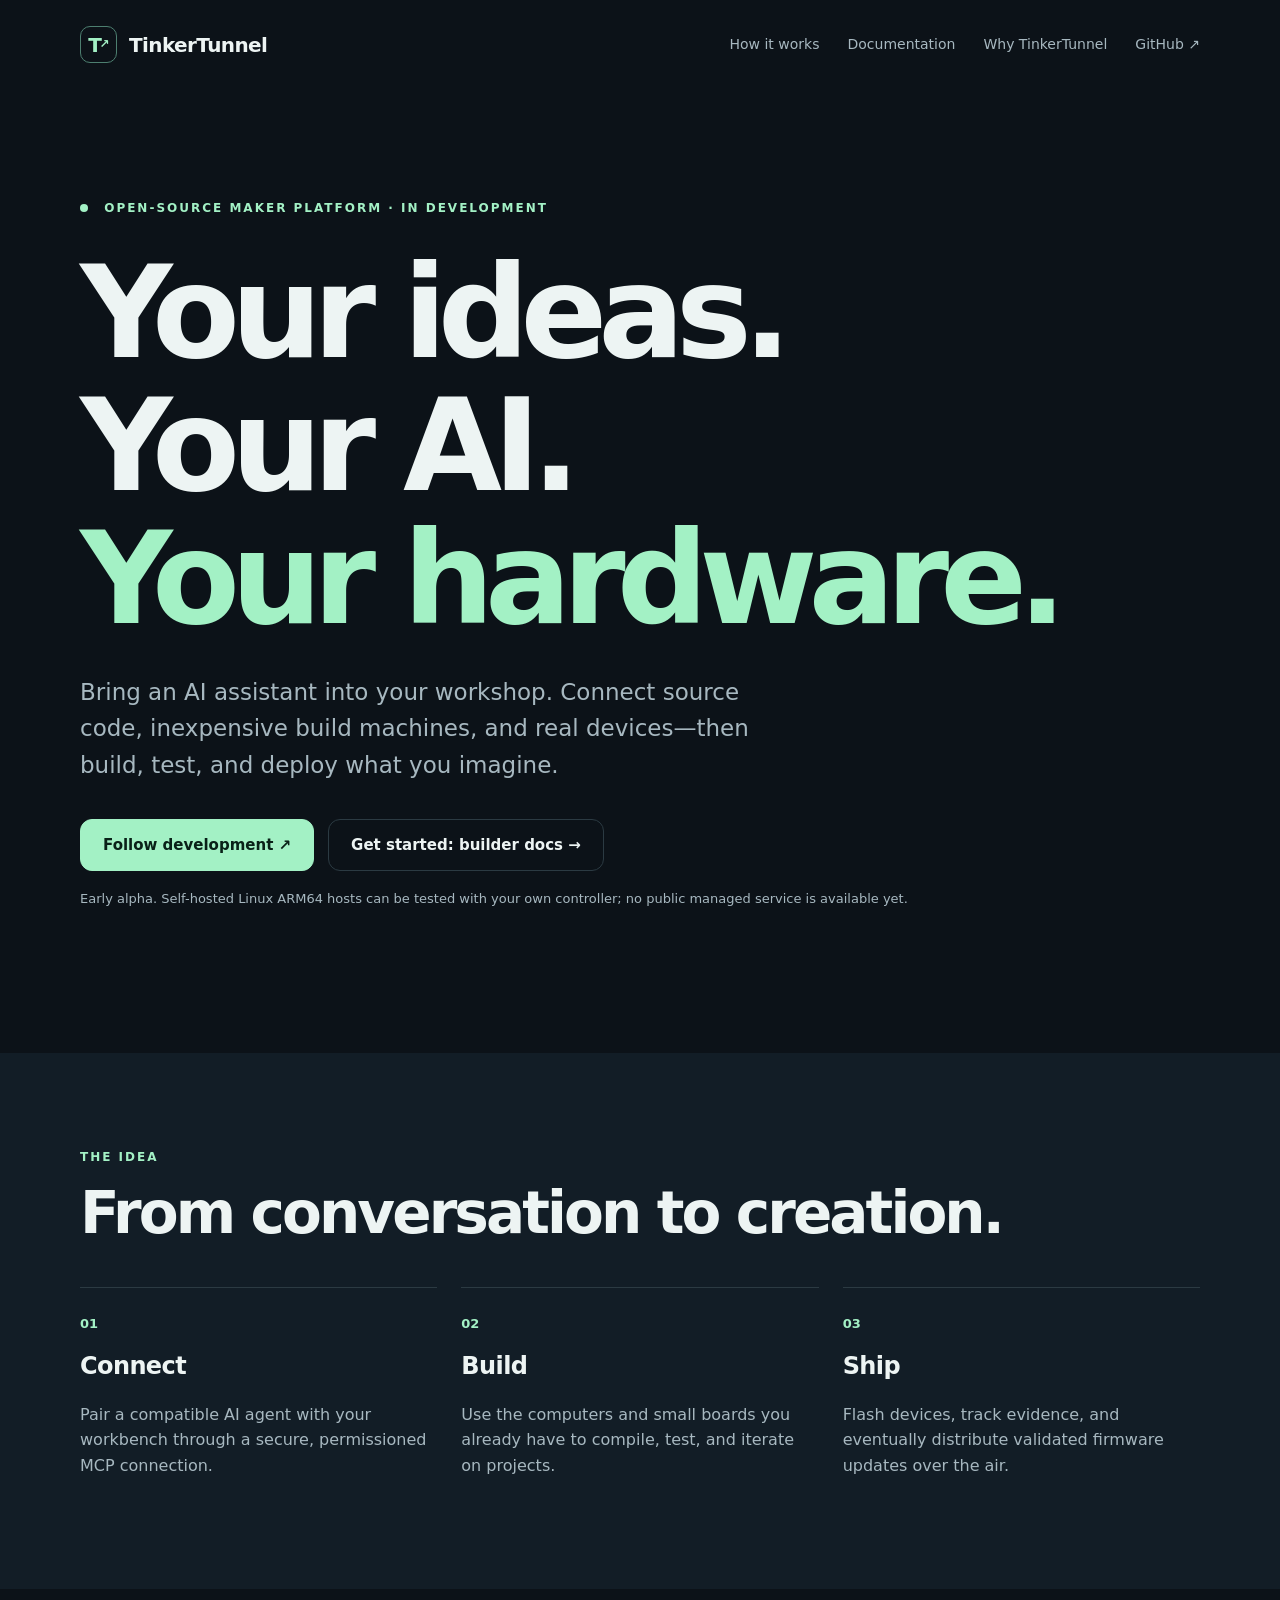
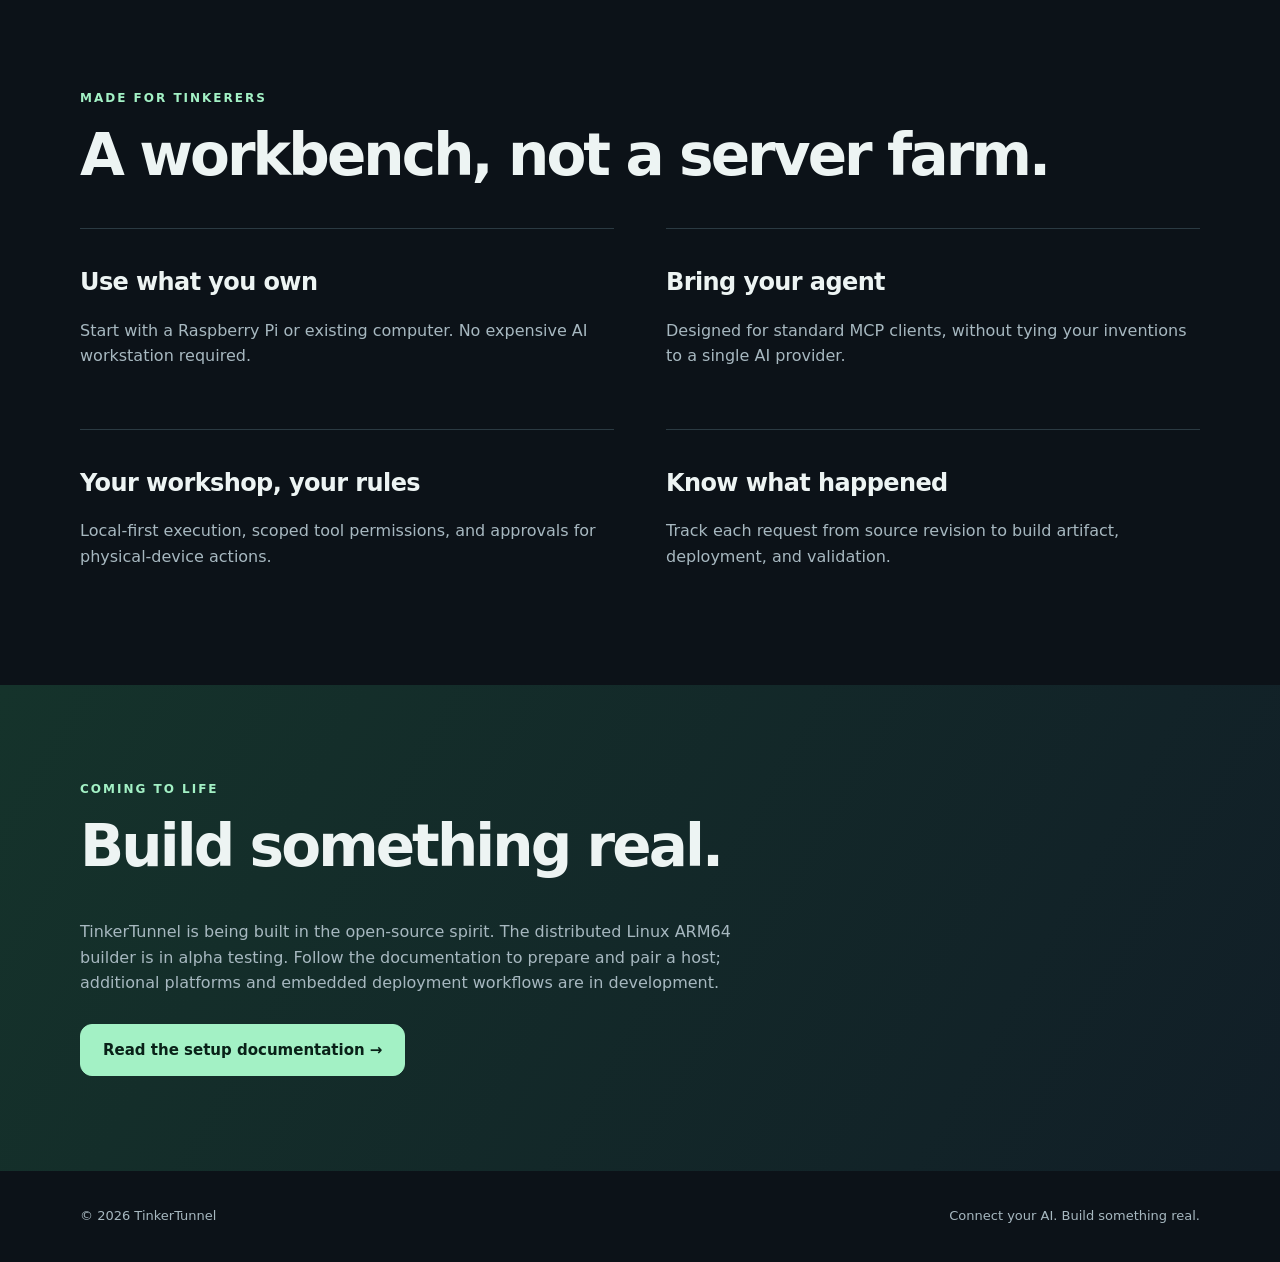
==== index.html @ 44fb09c4 "feat(website): link public documentation and clarify alpha builder availability" ====
<!doctype html>
<html lang="en"><head><meta charset="utf-8"><meta name="viewport" content="width=device-width,initial-scale=1"><meta name="description" content="TinkerTunnel connects AI assistants to your code, builders, and real devices."><title>TinkerTunnel — Connect your AI. Build something real.</title><link rel="stylesheet" href="/style.css"></head>
<body><header class="nav wrap"><a class="brand" href="/" aria-label="TinkerTunnel home"><span class="mark">T<span>↗</span></span> TinkerTunnel</a><nav aria-label="Main"><a href="#how">How it works</a><a href="/docs/">Documentation</a><a href="#principles">Why TinkerTunnel</a><a href="https://github.com/TinkerTunnel">GitHub ↗</a></nav></header>
<main><section class="hero wrap"><div class="eyebrow"><span class="dot"></span> Open-source maker platform · In development</div><h1>Your ideas.<br>Your AI.<br><em>Your hardware.</em></h1><p class="lead">Bring an AI assistant into your workshop. Connect source code, inexpensive build machines, and real devices—then build, test, and deploy what you imagine.</p><div class="actions"><a class="btn primary" href="https://github.com/TinkerTunnel">Follow development ↗</a><a class="btn secondary" href="/docs/">Get started: builder docs →</a></div><p class="note">Early alpha. Self-hosted Linux ARM64 hosts can be tested with your own controller; no public managed service is available yet.</p></section>
<section class="band" id="how"><div class="wrap"><div class="section-label">THE IDEA</div><h2>From conversation to creation.</h2><div class="steps"><article><span class="step">01</span><h3>Connect</h3><p>Pair a compatible AI agent with your workbench through a secure, permissioned MCP connection.</p></article><article><span class="step">02</span><h3>Build</h3><p>Use the computers and small boards you already have to compile, test, and iterate on projects.</p></article><article><span class="step">03</span><h3>Ship</h3><p>Flash devices, track evidence, and eventually distribute validated firmware updates over the air.</p></article></div></div></section>
<section class="wrap section" id="principles"><div class="section-label">MADE FOR TINKERERS</div><h2>A workbench, not a server farm.</h2><div class="features"><article><h3>Use what you own</h3><p>Start with a Raspberry Pi or existing computer. No expensive AI workstation required.</p></article><article><h3>Bring your agent</h3><p>Designed for standard MCP clients, without tying your inventions to a single AI provider.</p></article><article><h3>Your workshop, your rules</h3><p>Local-first execution, scoped tool permissions, and approvals for physical-device actions.</p></article><article><h3>Know what happened</h3><p>Track each request from source revision to build artifact, deployment, and validation.</p></article></div></section>
<section class="closing"><div class="wrap"><div class="section-label">COMING TO LIFE</div><h2>Build something real.</h2><p>TinkerTunnel is being built in the open-source spirit. The distributed Linux ARM64 builder is in alpha testing. Follow the documentation to prepare and pair a host; additional platforms and embedded deployment workflows are in development.</p><a class="btn primary" href="/docs/">Read the setup documentation →</a></div></section></main>
<footer class="wrap"><span>© 2026 TinkerTunnel</span><span>Connect your AI. Build something real.</span></footer></body></html>
---- style.css ----
:root{color-scheme:dark;--bg:#0c1218;--panel:#121d26;--text:#edf4f3;--muted:#a7b8c0;--line:#2b3a42;--accent:#a3f1c5}*{box-sizing:border-box}html{scroll-behavior:smooth}body{margin:0;background:var(--bg);color:var(--text);font:16px/1.6 system-ui,-apple-system,Segoe UI,sans-serif}a{color:inherit;text-decoration:none}.wrap{width:min(1120px,calc(100% - 48px));margin:auto}.nav{display:flex;justify-content:space-between;align-items:center;padding:26px 0}.brand{font-size:20px;font-weight:750;letter-spacing:-.6px;display:flex;gap:12px;align-items:center}.mark{display:inline-flex;width:37px;height:37px;border:1px solid #4d7f70;border-radius:10px;align-items:center;justify-content:center;color:var(--accent);font-weight:850}.mark span{font-size:12px;margin-left:-2px}.nav nav{display:flex;gap:28px;font-size:14px;color:var(--muted)}a:hover{color:var(--accent)}.hero{padding:110px 0 130px}.eyebrow,.section-label{color:var(--accent);font-size:12px;font-weight:750;letter-spacing:2px;text-transform:uppercase}.dot{display:inline-block;width:8px;height:8px;background:var(--accent);border-radius:50%;margin-right:10px}.hero h1{font-size:clamp(62px,10vw,128px);line-height:1.04;letter-spacing:-.07em;margin:28px 0}.hero em{font-style:normal;color:var(--accent)}.lead{font-size:clamp(18px,2.1vw,23px);color:var(--muted);max-width:700px}.actions{display:flex;gap:14px;flex-wrap:wrap;margin:35px 0 18px}.btn{display:inline-block;border-radius:12px;padding:13px 22px;font-weight:700;font-size:15px;border:1px solid var(--line)}.primary{background:var(--accent);color:#092118;border-color:var(--accent)}.primary:hover{background:#c7ffdf;color:#092118}.secondary:hover{border-color:var(--accent)}.note{font-size:13px;color:var(--muted)}.band{background:var(--panel);padding:95px 0}.section{padding:100px 0}.section h2,.band h2,.closing h2{font-size:clamp(34px,5vw,58px);letter-spacing:-.05em;line-height:1.15;margin:13px 0 40px}.steps{display:grid;grid-template-columns:repeat(3,1fr);gap:24px}.steps article,.features article{border-top:1px solid var(--line);padding-top:22px}.step{color:var(--accent);font-size:13px;font-weight:700}h3{font-size:24px;letter-spacing:-.025em;margin:12px 0}article p,.closing p{color:var(--muted)}.features{display:grid;grid-template-columns:repeat(2,1fr);gap:44px 52px}.closing{background:linear-gradient(120deg,#15332b,#111e27);padding:95px 0}.closing p{max-width:680px;margin-bottom:28px}footer{display:flex;justify-content:space-between;gap:20px;padding:35px 0;color:var(--muted);font-size:13px}@media(max-width:720px){.nav{align-items:flex-start;gap:18px;flex-direction:column}.nav nav{gap:16px;flex-wrap:wrap}.hero{padding:65px 0 85px}.steps,.features{grid-template-columns:1fr}.band,.section,.closing{padding:70px 0}footer{flex-direction:column}}
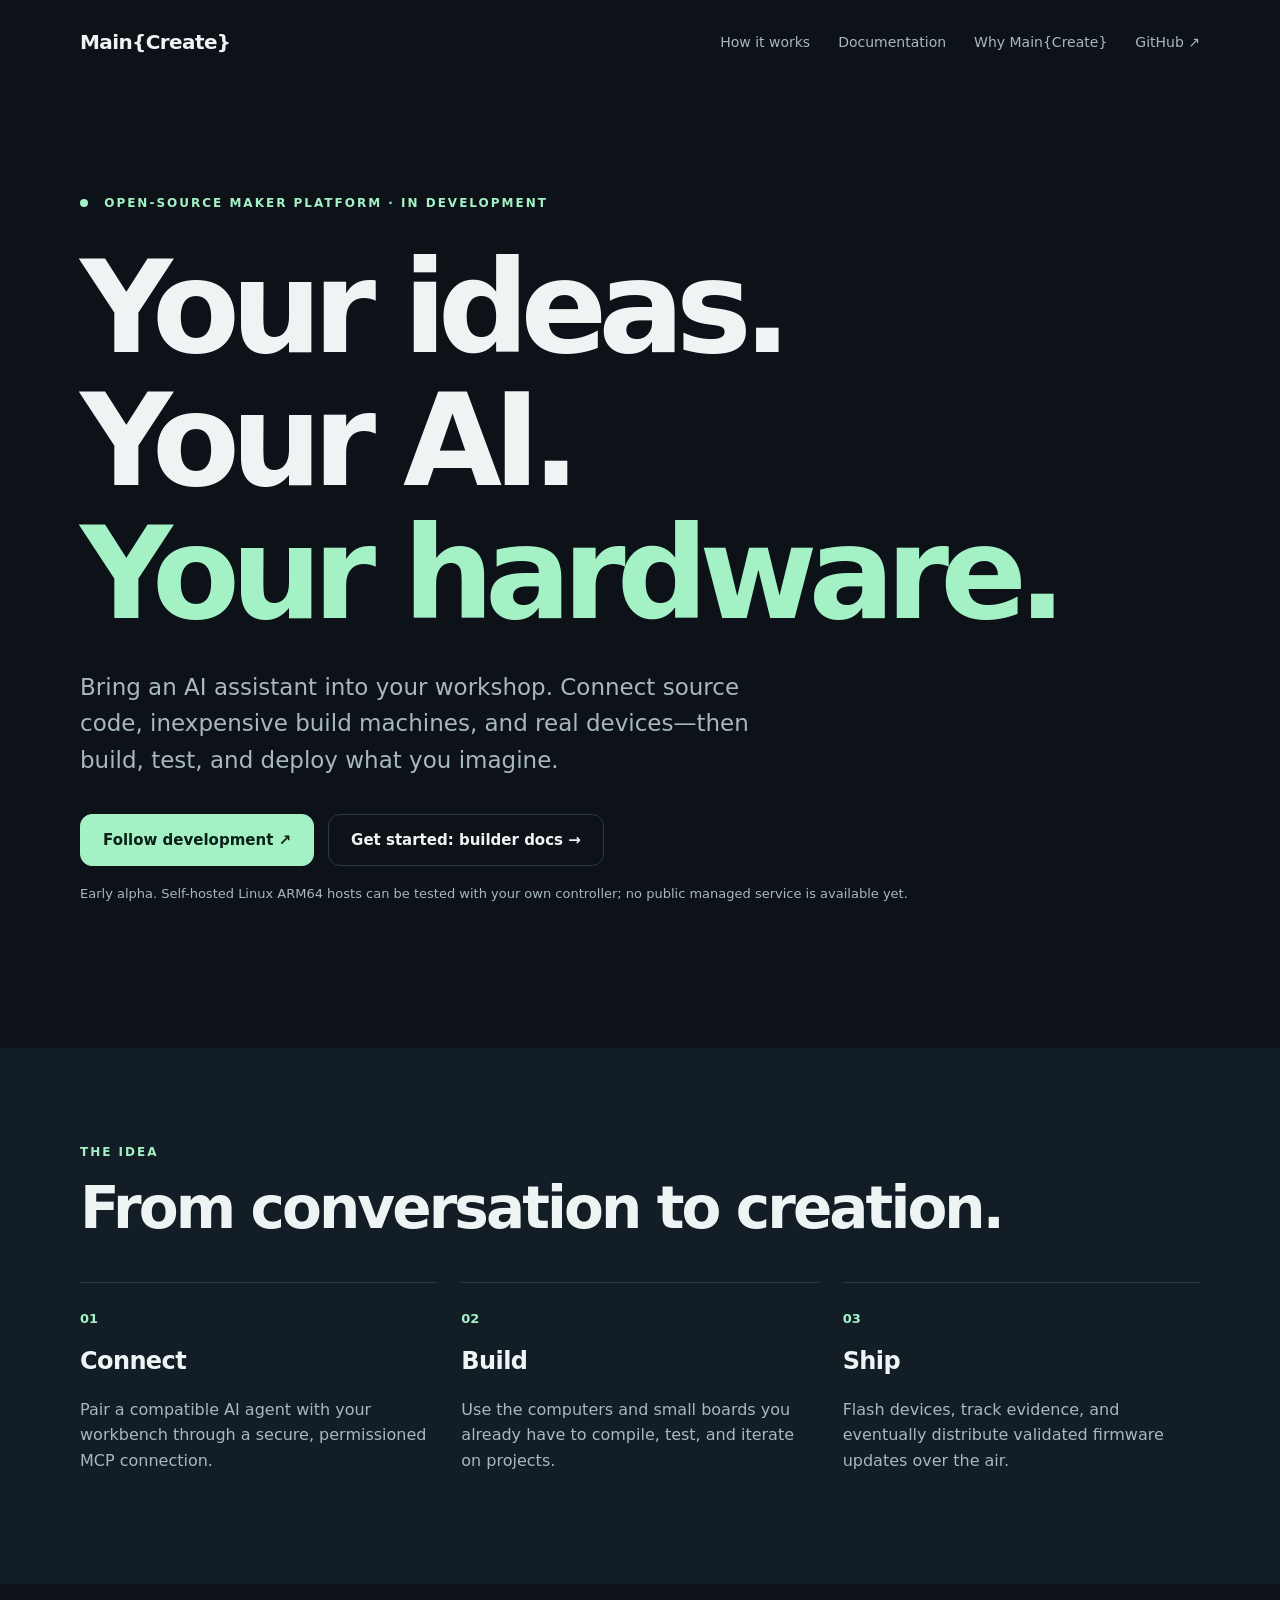
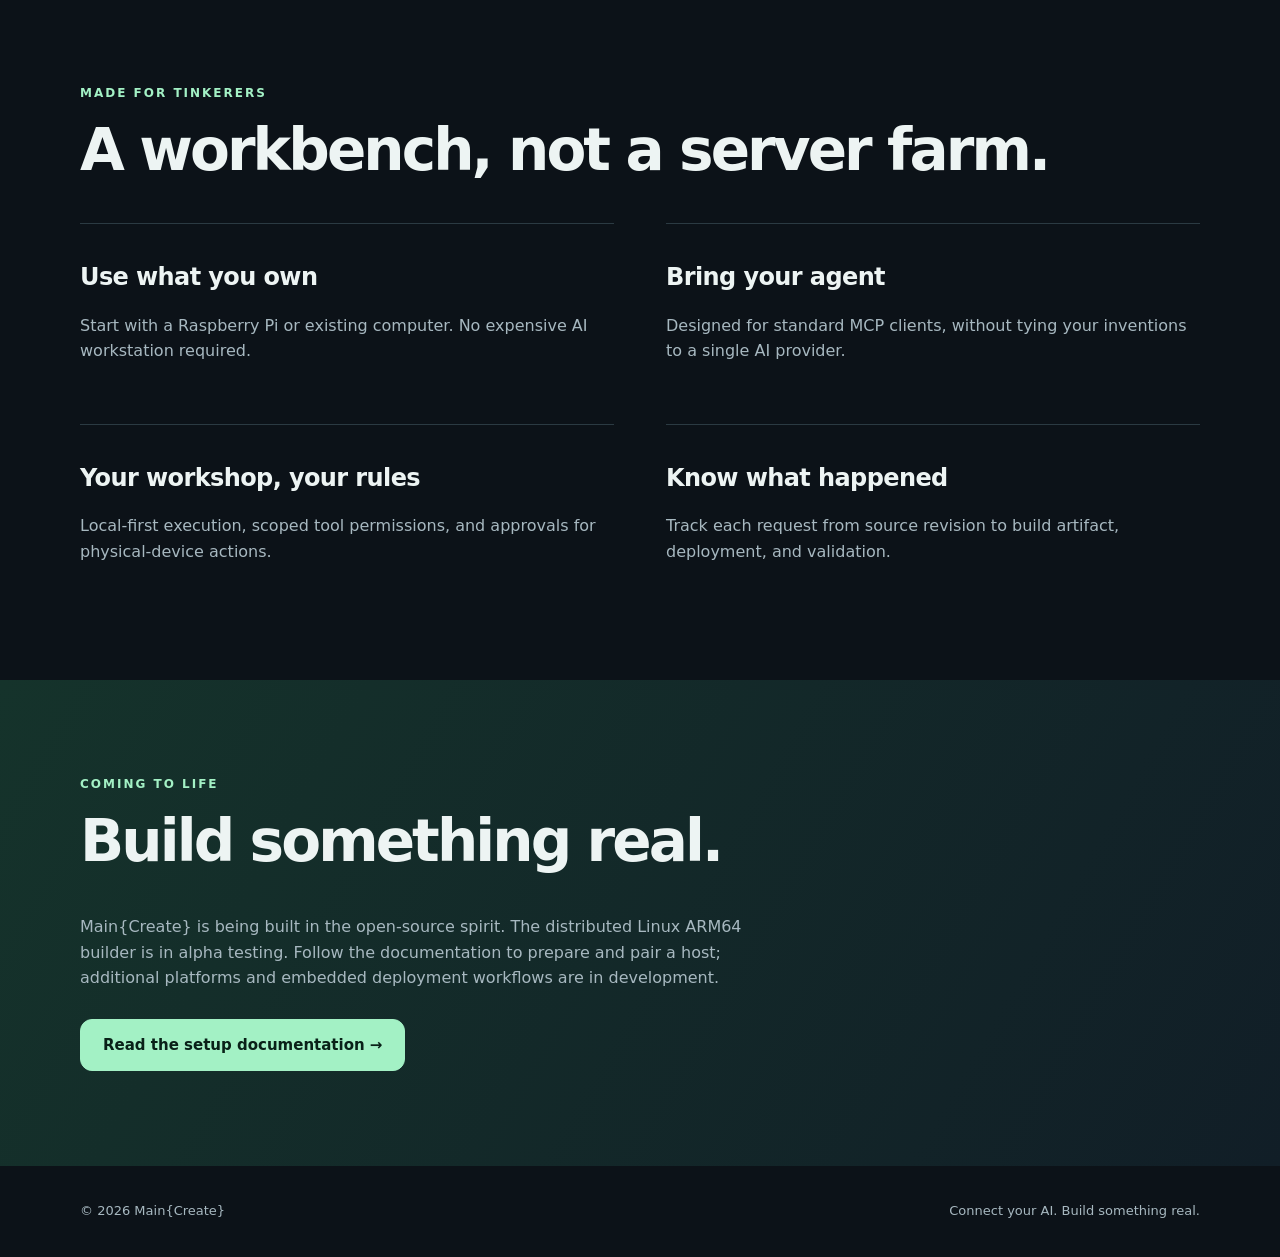
==== commit a3267309: "Move website identity to Main{Create}" ====
--- a/index.html
+++ b/index.html
@@ -1,8 +1,8 @@
 <!doctype html>
-<html lang="en"><head><meta charset="utf-8"><meta name="viewport" content="width=device-width,initial-scale=1"><meta name="description" content="TinkerTunnel connects AI assistants to your code, builders, and real devices."><title>TinkerTunnel — Connect your AI. Build something real.</title><link rel="stylesheet" href="/style.css"></head>
-<body><header class="nav wrap"><a class="brand" href="/" aria-label="TinkerTunnel home"><span class="mark">T<span>↗</span></span> TinkerTunnel</a><nav aria-label="Main"><a href="#how">How it works</a><a href="/docs/">Documentation</a><a href="#principles">Why TinkerTunnel</a><a href="https://github.com/TinkerTunnel">GitHub ↗</a></nav></header>
-<main><section class="hero wrap"><div class="eyebrow"><span class="dot"></span> Open-source maker platform · In development</div><h1>Your ideas.<br>Your AI.<br><em>Your hardware.</em></h1><p class="lead">Bring an AI assistant into your workshop. Connect source code, inexpensive build machines, and real devices—then build, test, and deploy what you imagine.</p><div class="actions"><a class="btn primary" href="https://github.com/TinkerTunnel">Follow development ↗</a><a class="btn secondary" href="/docs/">Get started: builder docs →</a></div><p class="note">Early alpha. Self-hosted Linux ARM64 hosts can be tested with your own controller; no public managed service is available yet.</p></section>
+<html lang="en"><head><meta charset="utf-8"><meta name="viewport" content="width=device-width,initial-scale=1"><meta name="description" content="Main{Create} connects AI assistants to your code, builders, and real devices."><title>Main{Create} — Connect your AI. Build something real.</title><link rel="stylesheet" href="/style.css"></head>
+<body><header class="nav wrap"><a class="brand" href="/" aria-label="Main{Create} home">Main{Create}</a><nav aria-label="Main"><a href="#how">How it works</a><a href="/docs/">Documentation</a><a href="#principles">Why Main{Create}</a><a href="https://github.com/maincreate">GitHub ↗</a></nav></header>
+<main><section class="hero wrap"><div class="eyebrow"><span class="dot"></span> Open-source maker platform · In development</div><h1>Your ideas.<br>Your AI.<br><em>Your hardware.</em></h1><p class="lead">Bring an AI assistant into your workshop. Connect source code, inexpensive build machines, and real devices—then build, test, and deploy what you imagine.</p><div class="actions"><a class="btn primary" href="https://github.com/maincreate">Follow development ↗</a><a class="btn secondary" href="/docs/">Get started: builder docs →</a></div><p class="note">Early alpha. Self-hosted Linux ARM64 hosts can be tested with your own controller; no public managed service is available yet.</p></section>
 <section class="band" id="how"><div class="wrap"><div class="section-label">THE IDEA</div><h2>From conversation to creation.</h2><div class="steps"><article><span class="step">01</span><h3>Connect</h3><p>Pair a compatible AI agent with your workbench through a secure, permissioned MCP connection.</p></article><article><span class="step">02</span><h3>Build</h3><p>Use the computers and small boards you already have to compile, test, and iterate on projects.</p></article><article><span class="step">03</span><h3>Ship</h3><p>Flash devices, track evidence, and eventually distribute validated firmware updates over the air.</p></article></div></div></section>
 <section class="wrap section" id="principles"><div class="section-label">MADE FOR TINKERERS</div><h2>A workbench, not a server farm.</h2><div class="features"><article><h3>Use what you own</h3><p>Start with a Raspberry Pi or existing computer. No expensive AI workstation required.</p></article><article><h3>Bring your agent</h3><p>Designed for standard MCP clients, without tying your inventions to a single AI provider.</p></article><article><h3>Your workshop, your rules</h3><p>Local-first execution, scoped tool permissions, and approvals for physical-device actions.</p></article><article><h3>Know what happened</h3><p>Track each request from source revision to build artifact, deployment, and validation.</p></article></div></section>
-<section class="closing"><div class="wrap"><div class="section-label">COMING TO LIFE</div><h2>Build something real.</h2><p>TinkerTunnel is being built in the open-source spirit. The distributed Linux ARM64 builder is in alpha testing. Follow the documentation to prepare and pair a host; additional platforms and embedded deployment workflows are in development.</p><a class="btn primary" href="/docs/">Read the setup documentation →</a></div></section></main>
-<footer class="wrap"><span>© 2026 TinkerTunnel</span><span>Connect your AI. Build something real.</span></footer></body></html>+<section class="closing"><div class="wrap"><div class="section-label">COMING TO LIFE</div><h2>Build something real.</h2><p>Main{Create} is being built in the open-source spirit. The distributed Linux ARM64 builder is in alpha testing. Follow the documentation to prepare and pair a host; additional platforms and embedded deployment workflows are in development.</p><a class="btn primary" href="/docs/">Read the setup documentation →</a></div></section></main>
+<footer class="wrap"><span>© 2026 Main{Create}</span><span>Connect your AI. Build something real.</span></footer></body></html>
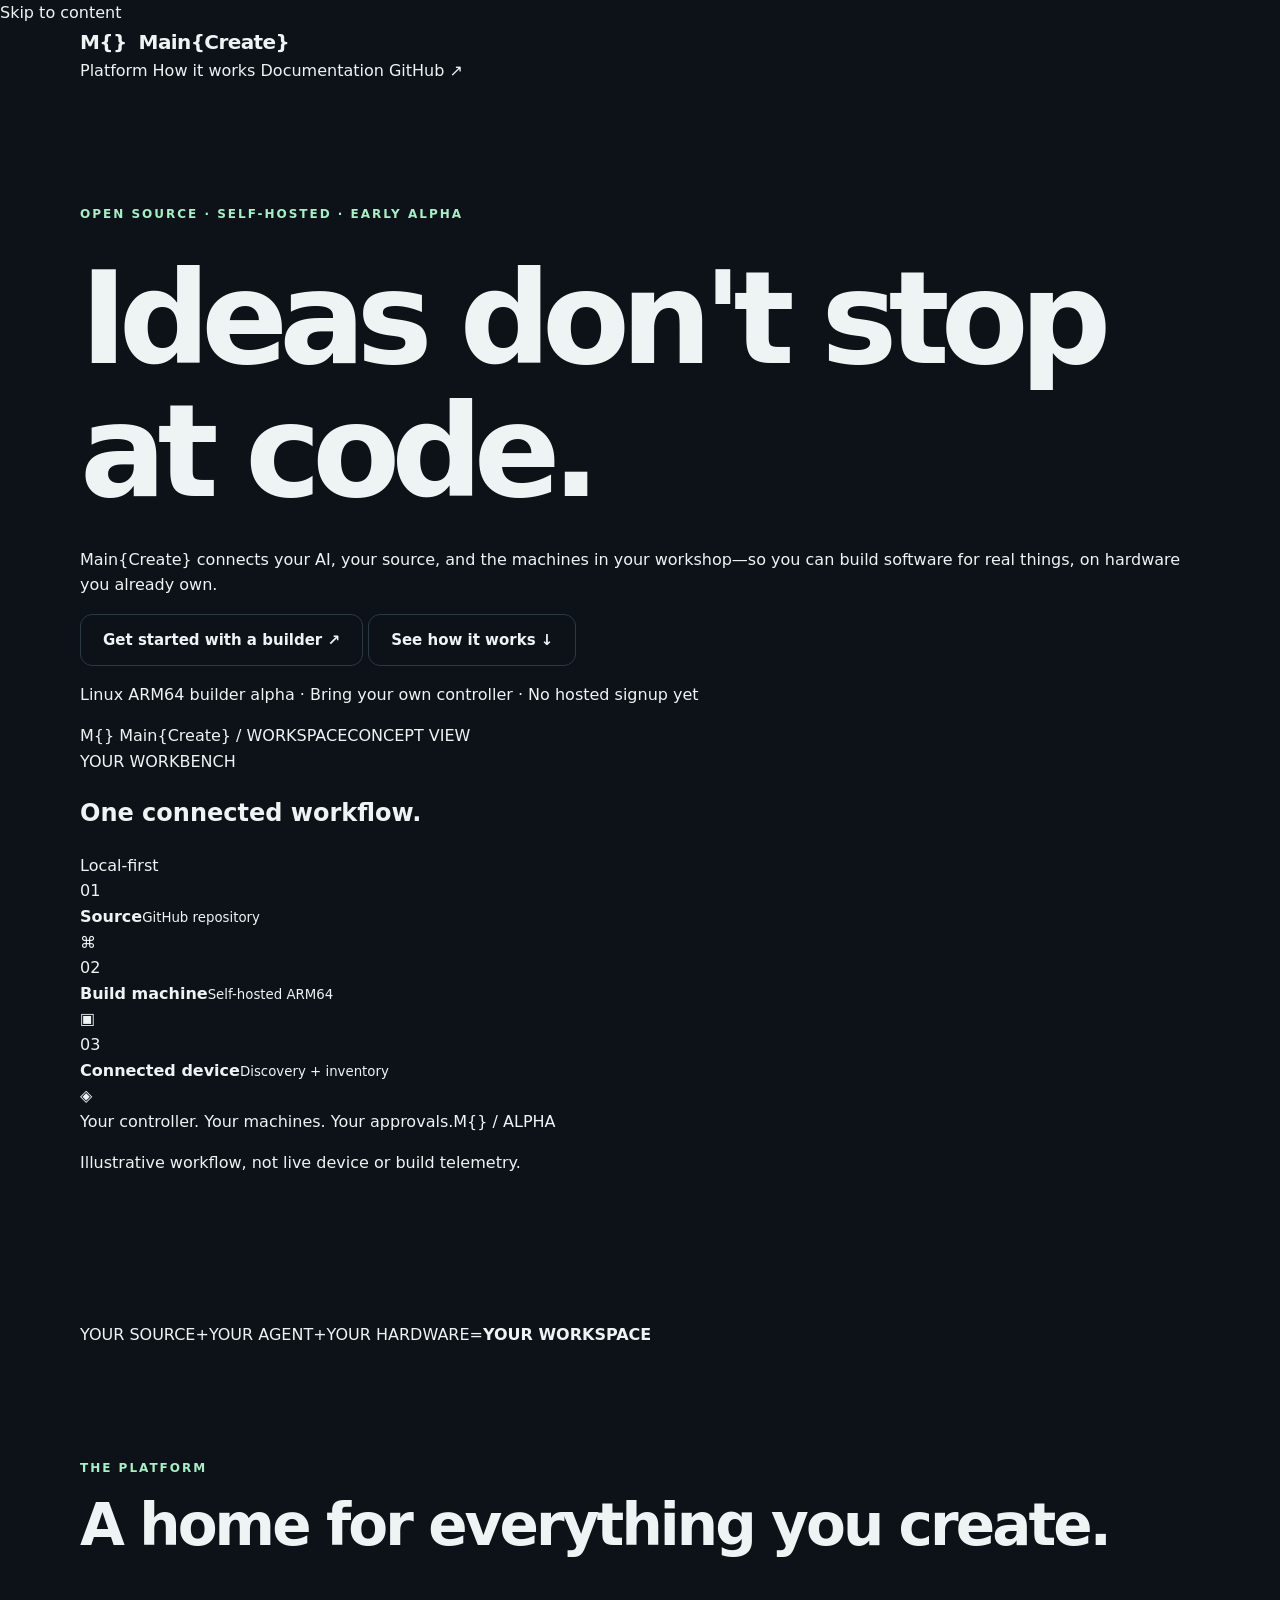
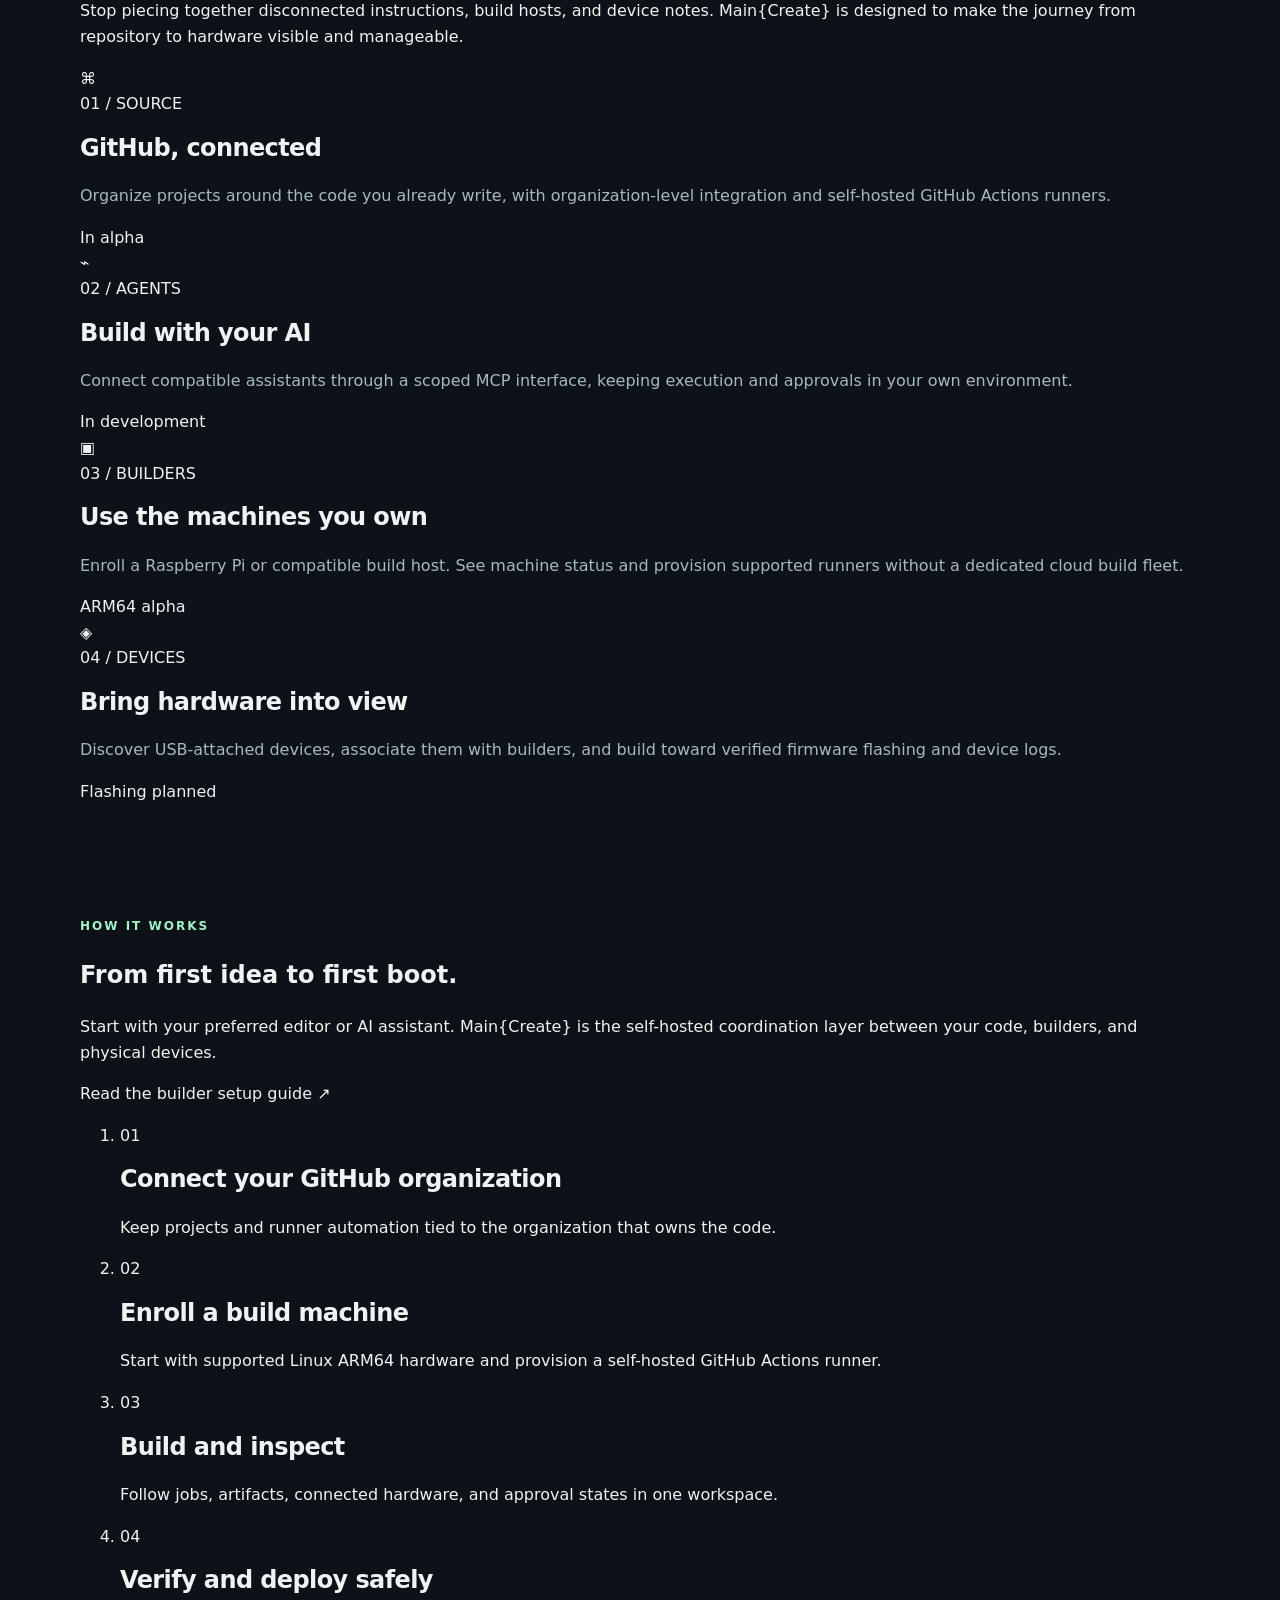
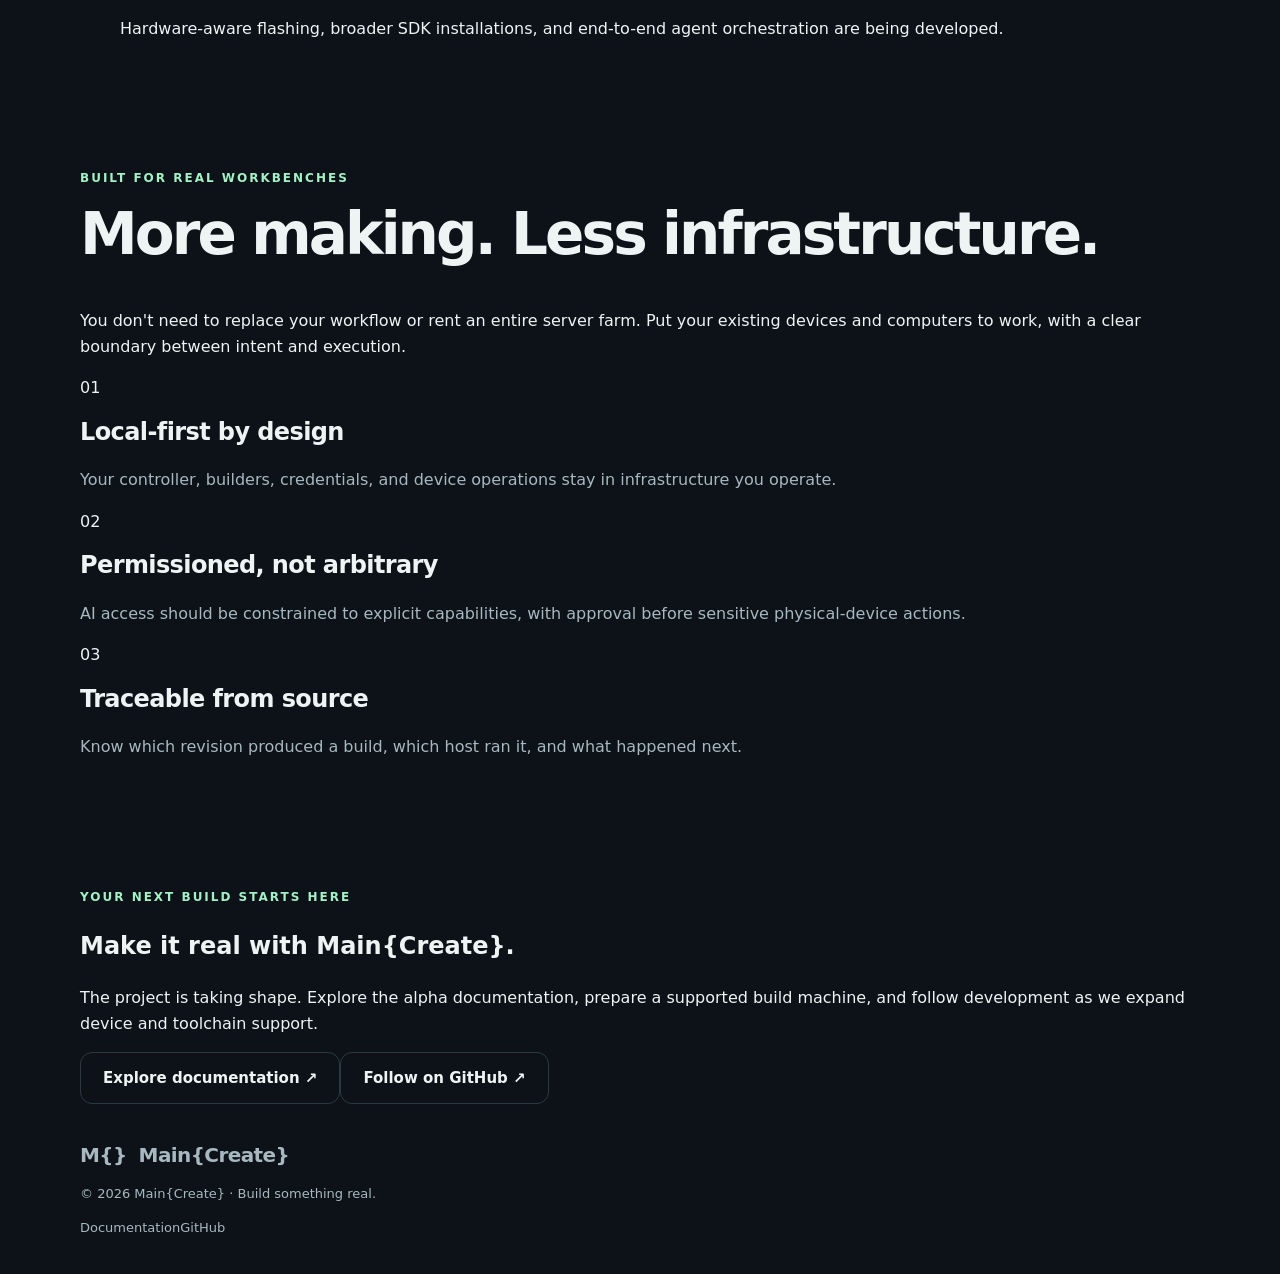
==== commit 398127a3: "Design Main{Create} public homepage with Cool Mist visual language" ====
--- a/index.html
+++ b/index.html
@@ -1,8 +1,88 @@
 <!doctype html>
-<html lang="en"><head><meta charset="utf-8"><meta name="viewport" content="width=device-width,initial-scale=1"><meta name="description" content="Main{Create} connects AI assistants to your code, builders, and real devices."><title>Main{Create} — Connect your AI. Build something real.</title><link rel="stylesheet" href="/style.css"></head>
-<body><header class="nav wrap"><a class="brand" href="/" aria-label="Main{Create} home">Main{Create}</a><nav aria-label="Main"><a href="#how">How it works</a><a href="/docs/">Documentation</a><a href="#principles">Why Main{Create}</a><a href="https://github.com/maincreate">GitHub ↗</a></nav></header>
-<main><section class="hero wrap"><div class="eyebrow"><span class="dot"></span> Open-source maker platform · In development</div><h1>Your ideas.<br>Your AI.<br><em>Your hardware.</em></h1><p class="lead">Bring an AI assistant into your workshop. Connect source code, inexpensive build machines, and real devices—then build, test, and deploy what you imagine.</p><div class="actions"><a class="btn primary" href="https://github.com/maincreate">Follow development ↗</a><a class="btn secondary" href="/docs/">Get started: builder docs →</a></div><p class="note">Early alpha. Self-hosted Linux ARM64 hosts can be tested with your own controller; no public managed service is available yet.</p></section>
-<section class="band" id="how"><div class="wrap"><div class="section-label">THE IDEA</div><h2>From conversation to creation.</h2><div class="steps"><article><span class="step">01</span><h3>Connect</h3><p>Pair a compatible AI agent with your workbench through a secure, permissioned MCP connection.</p></article><article><span class="step">02</span><h3>Build</h3><p>Use the computers and small boards you already have to compile, test, and iterate on projects.</p></article><article><span class="step">03</span><h3>Ship</h3><p>Flash devices, track evidence, and eventually distribute validated firmware updates over the air.</p></article></div></div></section>
-<section class="wrap section" id="principles"><div class="section-label">MADE FOR TINKERERS</div><h2>A workbench, not a server farm.</h2><div class="features"><article><h3>Use what you own</h3><p>Start with a Raspberry Pi or existing computer. No expensive AI workstation required.</p></article><article><h3>Bring your agent</h3><p>Designed for standard MCP clients, without tying your inventions to a single AI provider.</p></article><article><h3>Your workshop, your rules</h3><p>Local-first execution, scoped tool permissions, and approvals for physical-device actions.</p></article><article><h3>Know what happened</h3><p>Track each request from source revision to build artifact, deployment, and validation.</p></article></div></section>
-<section class="closing"><div class="wrap"><div class="section-label">COMING TO LIFE</div><h2>Build something real.</h2><p>Main{Create} is being built in the open-source spirit. The distributed Linux ARM64 builder is in alpha testing. Follow the documentation to prepare and pair a host; additional platforms and embedded deployment workflows are in development.</p><a class="btn primary" href="/docs/">Read the setup documentation →</a></div></section></main>
-<footer class="wrap"><span>© 2026 Main{Create}</span><span>Connect your AI. Build something real.</span></footer></body></html>+<html lang="en">
+<head>
+  <meta charset="utf-8">
+  <meta name="viewport" content="width=device-width, initial-scale=1">
+  <meta name="theme-color" content="#f4f6f7">
+  <meta name="description" content="Main{Create} brings GitHub, AI assistants, self-hosted build machines, and real devices into one permissioned maker workspace.">
+  <meta property="og:type" content="website">
+  <meta property="og:title" content="Main{Create} — From idea to real-world build">
+  <meta property="og:description" content="Connect source code, your AI agent, and the machines in your workshop. Build on your terms.">
+  <title>Main{Create} — From idea to real-world build</title>
+  <link rel="stylesheet" href="/style.css">
+</head>
+<body>
+  <a class="skip-link" href="#main">Skip to content</a>
+  <header class="site-header">
+    <div class="wrap header-inner">
+      <a class="brand" href="/" aria-label="Main{Create} home"><span class="brand-symbol" aria-hidden="true">M<span>{}</span></span><span>Main{Create}</span></a>
+      <nav class="main-nav" aria-label="Main navigation">
+        <a href="#platform">Platform</a>
+        <a href="#workflow">How it works</a>
+        <a href="/docs/">Documentation</a>
+        <a class="nav-github" href="https://github.com/maincreate" target="_blank" rel="noopener noreferrer">GitHub <span aria-hidden="true">↗</span></a>
+      </nav>
+    </div>
+  </header>
+  <main id="main">
+    <section class="hero wrap" aria-labelledby="hero-title">
+      <div class="hero-copy">
+        <p class="eyebrow"><span class="eyebrow-line" aria-hidden="true"></span> OPEN SOURCE · SELF-HOSTED · EARLY ALPHA</p>
+        <h1 id="hero-title">Ideas don't stop at <span class="highlight">code.</span></h1>
+        <p class="hero-lead">Main{Create} connects your AI, your source, and the machines in your workshop—so you can build software for real things, on hardware you already own.</p>
+        <div class="hero-actions">
+          <a class="btn btn-primary" href="/docs/">Get started with a builder <span aria-hidden="true">↗</span></a>
+          <a class="btn btn-outline" href="#workflow">See how it works <span aria-hidden="true">↓</span></a>
+        </div>
+        <p class="hero-footnote"><span class="status-light" aria-hidden="true"></span> Linux ARM64 builder alpha · Bring your own controller · No hosted signup yet</p>
+      </div>
+      <div class="preview" aria-label="Illustration of the Main{Create} build workflow">
+        <div class="preview-top"><span class="preview-title"><span class="preview-logo" aria-hidden="true">M{}</span> Main{Create} <span class="preview-context">/ WORKSPACE</span></span><span class="preview-label">CONCEPT VIEW</span></div>
+        <div class="preview-body">
+          <div class="preview-heading"><div><span class="overline">YOUR WORKBENCH</span><h2>One connected workflow.</h2></div><span class="preview-state">Local-first</span></div>
+          <div class="workflow-cards">
+            <div class="workflow-card"><span class="node-icon" aria-hidden="true">01</span><div><strong>Source</strong><small>GitHub repository</small></div><span class="node-symbol" aria-hidden="true">⌘</span></div>
+            <div class="flow-connector" aria-hidden="true"><span></span></div>
+            <div class="workflow-card active"><span class="node-icon" aria-hidden="true">02</span><div><strong>Build machine</strong><small>Self-hosted ARM64</small></div><span class="node-symbol" aria-hidden="true">▣</span></div>
+            <div class="flow-connector" aria-hidden="true"><span></span></div>
+            <div class="workflow-card"><span class="node-icon" aria-hidden="true">03</span><div><strong>Connected device</strong><small>Discovery + inventory</small></div><span class="node-symbol" aria-hidden="true">◈</span></div>
+          </div>
+          <div class="preview-bottom"><span><span class="preview-dot" aria-hidden="true"></span> Your controller. Your machines. Your approvals.</span><span class="preview-version">M{} / ALPHA</span></div>
+        </div>
+        <p class="preview-caption">Illustrative workflow, not live device or build telemetry.</p>
+      </div>
+    </section>
+    <section class="trust-strip" aria-label="Platform principles"><div class="wrap trust-inner"><span>YOUR SOURCE</span><span class="trust-sep" aria-hidden="true">+</span><span>YOUR AGENT</span><span class="trust-sep" aria-hidden="true">+</span><span>YOUR HARDWARE</span><span class="trust-sep" aria-hidden="true">=</span><strong>YOUR WORKSPACE</strong></div></section>
+    <section class="section wrap" id="platform" aria-labelledby="platform-heading">
+      <div class="section-intro"><div><p class="eyebrow">THE PLATFORM</p><h2 id="platform-heading">A home for everything you create.</h2></div><p>Stop piecing together disconnected instructions, build hosts, and device notes. Main{Create} is designed to make the journey from repository to hardware visible and manageable.</p></div>
+      <div class="capability-grid">
+        <article class="capability"><span class="cap-icon" aria-hidden="true">⌘</span><div class="cap-meta">01 / SOURCE</div><h3>GitHub, connected</h3><p>Organize projects around the code you already write, with organization-level integration and self-hosted GitHub Actions runners.</p><span class="feature-tag">In alpha</span></article>
+        <article class="capability"><span class="cap-icon" aria-hidden="true">⌁</span><div class="cap-meta">02 / AGENTS</div><h3>Build with your AI</h3><p>Connect compatible assistants through a scoped MCP interface, keeping execution and approvals in your own environment.</p><span class="feature-tag">In development</span></article>
+        <article class="capability"><span class="cap-icon" aria-hidden="true">▣</span><div class="cap-meta">03 / BUILDERS</div><h3>Use the machines you own</h3><p>Enroll a Raspberry Pi or compatible build host. See machine status and provision supported runners without a dedicated cloud build fleet.</p><span class="feature-tag">ARM64 alpha</span></article>
+        <article class="capability"><span class="cap-icon" aria-hidden="true">◈</span><div class="cap-meta">04 / DEVICES</div><h3>Bring hardware into view</h3><p>Discover USB-attached devices, associate them with builders, and build toward verified firmware flashing and device logs.</p><span class="feature-tag feature-tag-muted">Flashing planned</span></article>
+      </div>
+    </section>
+    <section class="workflow-band" id="workflow" aria-labelledby="workflow-heading">
+      <div class="wrap workflow-layout">
+        <div class="workflow-copy"><p class="eyebrow">HOW IT WORKS</p><h2 id="workflow-heading">From first idea to first boot.</h2><p>Start with your preferred editor or AI assistant. Main{Create} is the self-hosted coordination layer between your code, builders, and physical devices.</p><a class="text-link" href="/docs/">Read the builder setup guide <span aria-hidden="true">↗</span></a></div>
+        <ol class="process-list">
+          <li><span class="process-number">01</span><div><h3>Connect your GitHub organization</h3><p>Keep projects and runner automation tied to the organization that owns the code.</p></div></li>
+          <li><span class="process-number">02</span><div><h3>Enroll a build machine</h3><p>Start with supported Linux ARM64 hardware and provision a self-hosted GitHub Actions runner.</p></div></li>
+          <li><span class="process-number">03</span><div><h3>Build and inspect</h3><p>Follow jobs, artifacts, connected hardware, and approval states in one workspace.</p></div></li>
+          <li><span class="process-number">04</span><div><h3>Verify and deploy safely</h3><p>Hardware-aware flashing, broader SDK installations, and end-to-end agent orchestration are being developed.</p></div></li>
+        </ol>
+      </div>
+    </section>
+    <section class="section wrap" id="principles" aria-labelledby="principles-heading">
+      <div class="section-intro"><div><p class="eyebrow">BUILT FOR REAL WORKBENCHES</p><h2 id="principles-heading">More making. Less infrastructure.</h2></div><p>You don't need to replace your workflow or rent an entire server farm. Put your existing devices and computers to work, with a clear boundary between intent and execution.</p></div>
+      <div class="principles-grid">
+        <article><span aria-hidden="true" class="principle-index">01</span><h3>Local-first by design</h3><p>Your controller, builders, credentials, and device operations stay in infrastructure you operate.</p></article>
+        <article><span aria-hidden="true" class="principle-index">02</span><h3>Permissioned, not arbitrary</h3><p>AI access should be constrained to explicit capabilities, with approval before sensitive physical-device actions.</p></article>
+        <article><span aria-hidden="true" class="principle-index">03</span><h3>Traceable from source</h3><p>Know which revision produced a build, which host ran it, and what happened next.</p></article>
+      </div>
+    </section>
+    <section class="closing-section"><div class="wrap closing-inner"><div><p class="eyebrow">YOUR NEXT BUILD STARTS HERE</p><h2>Make it real with Main{Create}.</h2><p>The project is taking shape. Explore the alpha documentation, prepare a supported build machine, and follow development as we expand device and toolchain support.</p></div><div class="closing-actions"><a class="btn btn-primary" href="/docs/">Explore documentation <span aria-hidden="true">↗</span></a><a class="btn btn-outline" href="https://github.com/maincreate" target="_blank" rel="noopener noreferrer">Follow on GitHub <span aria-hidden="true">↗</span></a></div></div></section>
+  </main>
+  <footer class="site-footer"><div class="wrap footer-inner"><a class="brand footer-brand" href="/" aria-label="Main{Create} home"><span class="brand-symbol" aria-hidden="true">M<span>{}</span></span><span>Main{Create}</span></a><p>© 2026 Main{Create} · Build something real.</p><nav aria-label="Footer"><a href="/docs/">Documentation</a><a href="https://github.com/maincreate" target="_blank" rel="noopener noreferrer">GitHub</a></nav></div></footer>
+</body>
+</html>
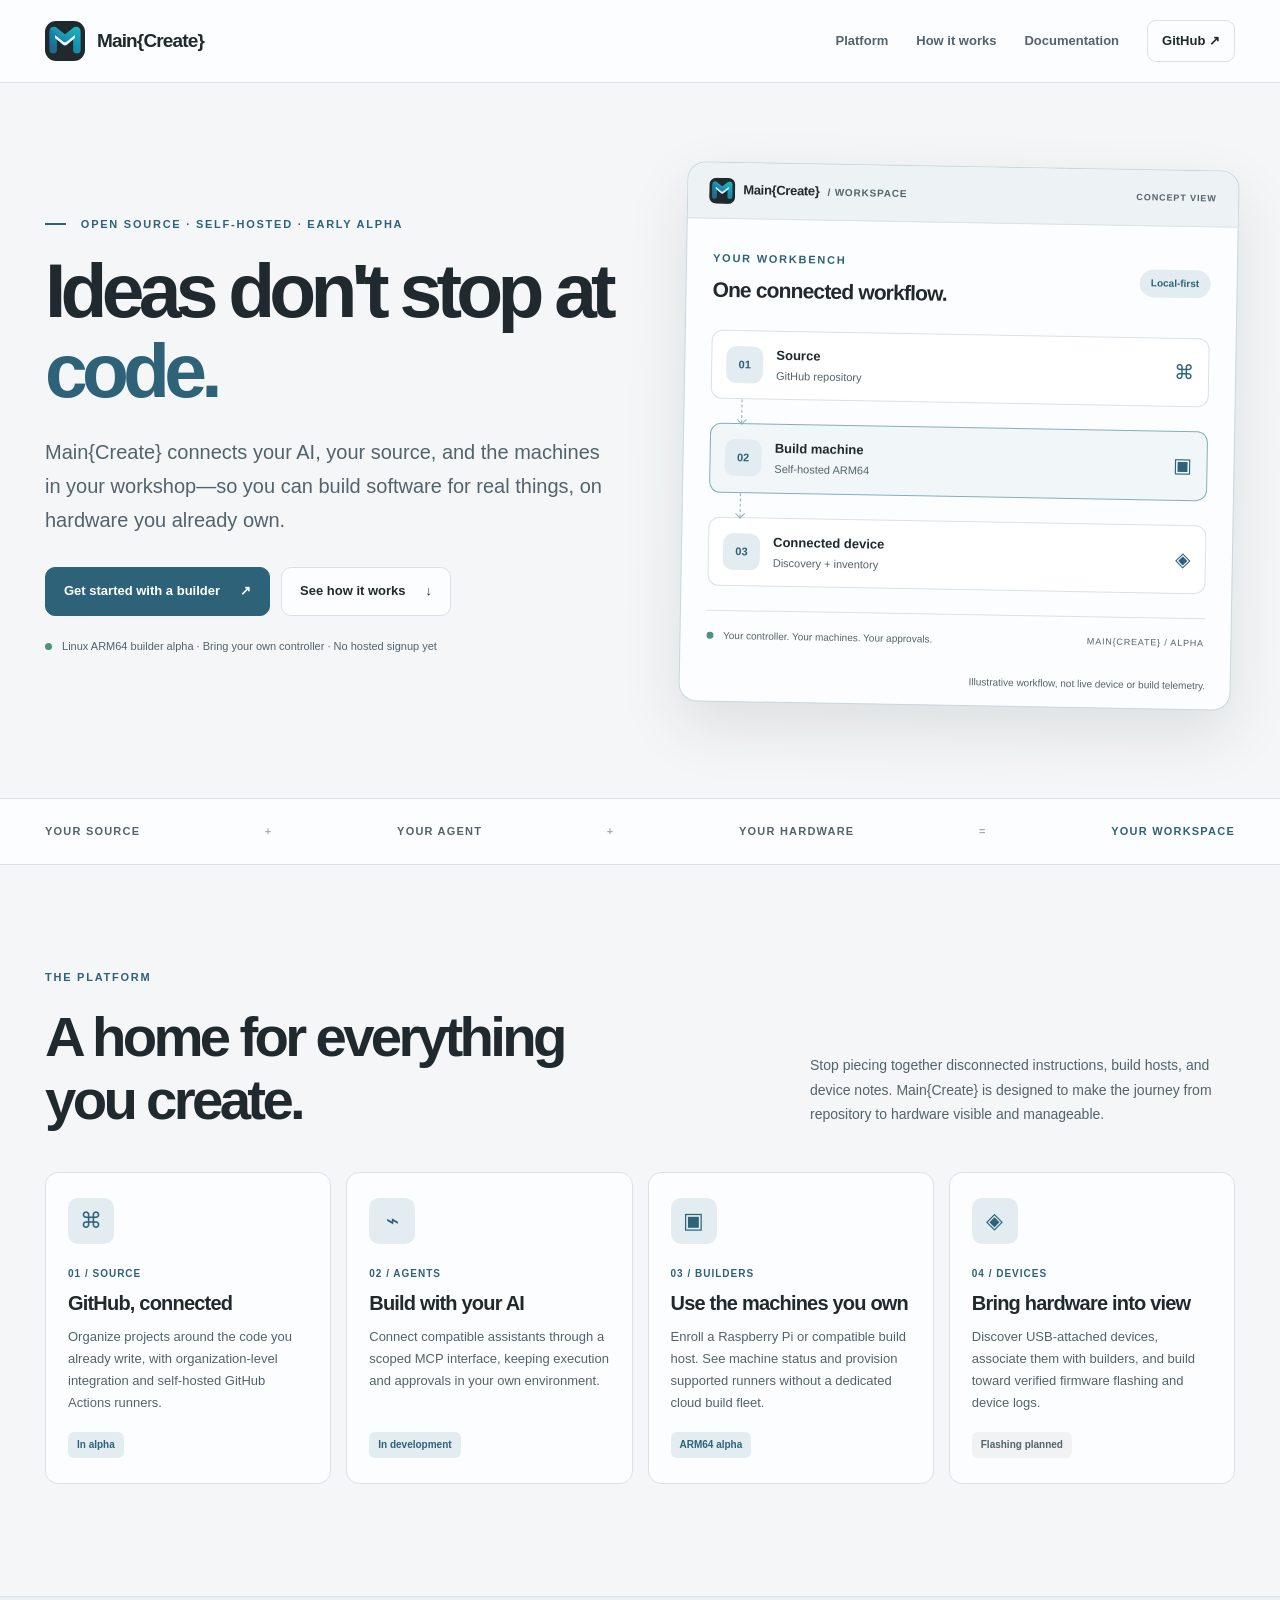
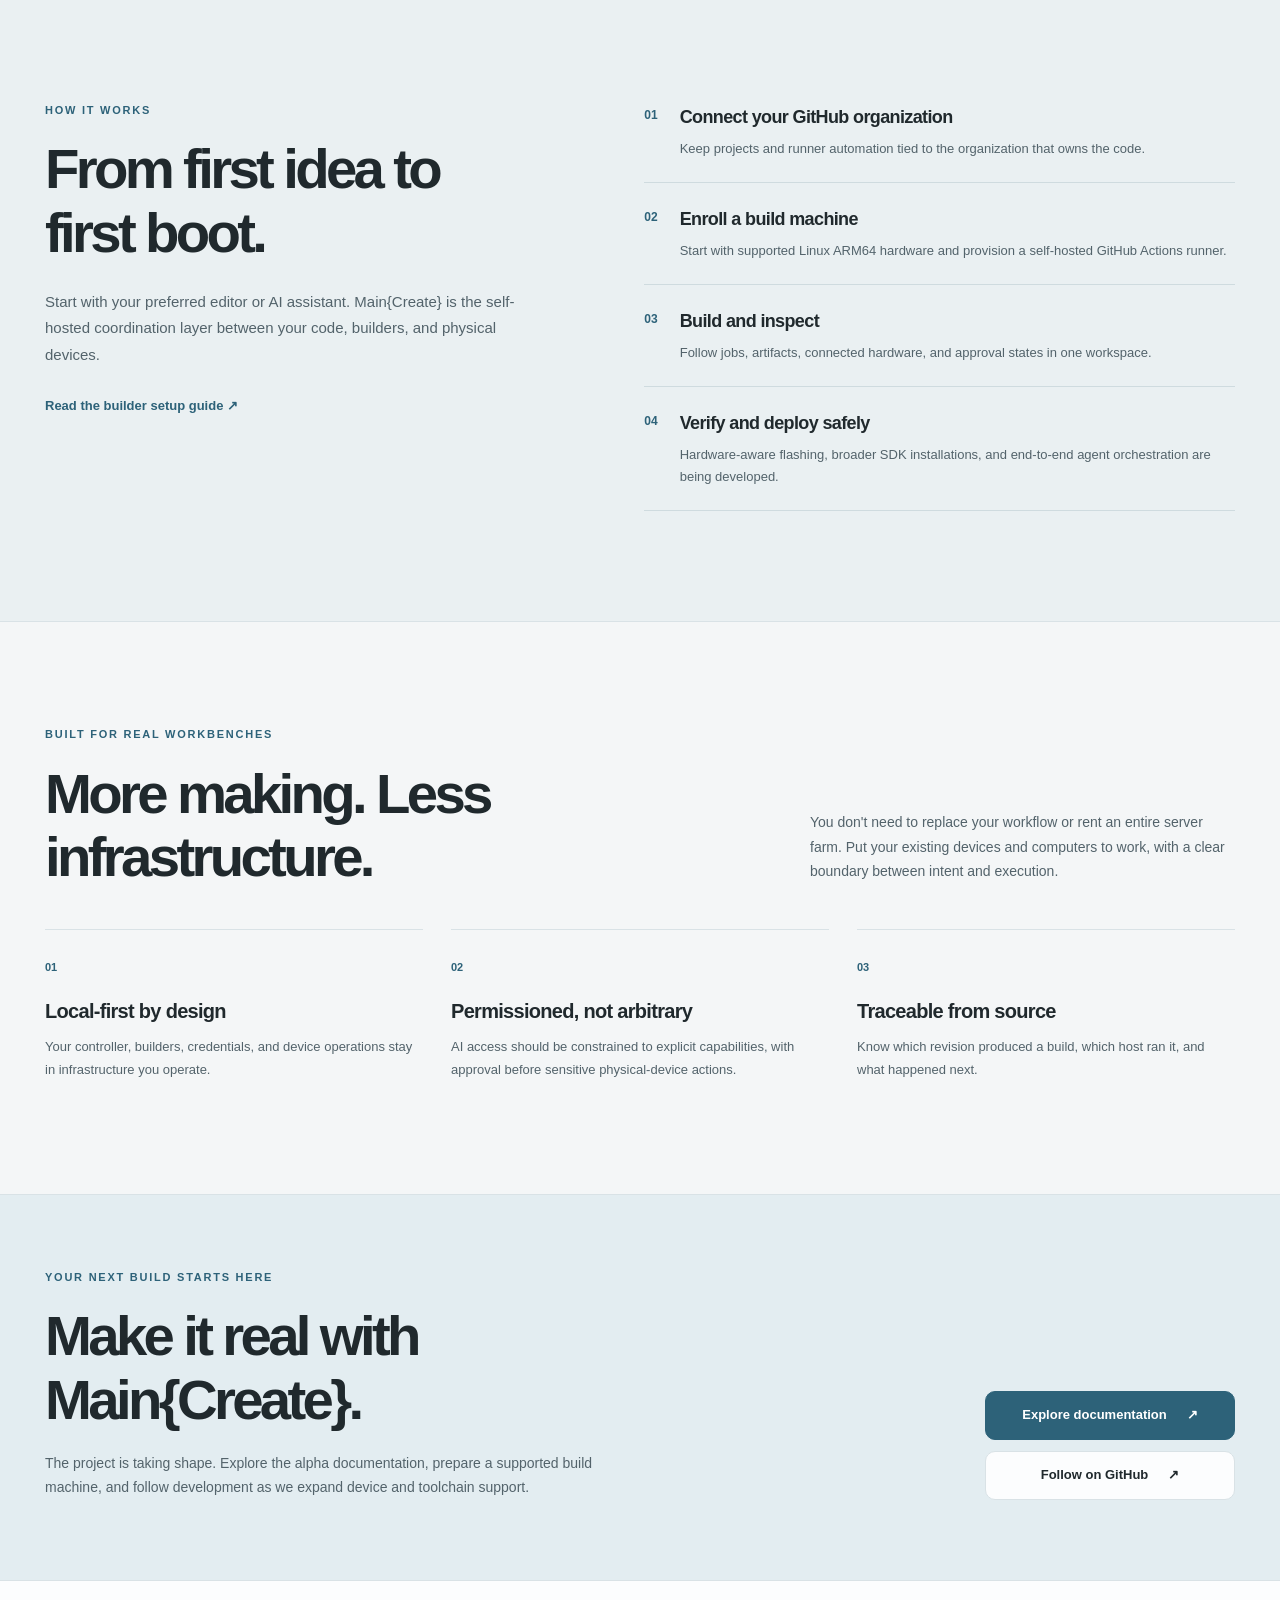
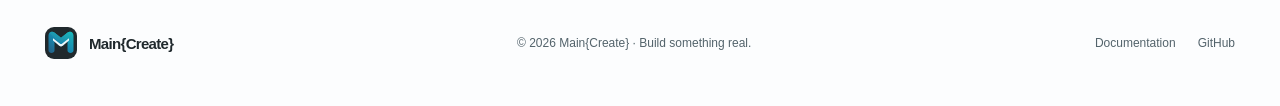
==== commit 2f157b3a: "Use unified M mark across Main{Create} website: index.html" ====
--- a/index.html
+++ b/index.html
@@ -9,13 +9,14 @@
   <meta property="og:title" content="Main{Create} — From idea to real-world build">
   <meta property="og:description" content="Connect source code, your AI agent, and the machines in your workshop. Build on your terms.">
   <title>Main{Create} — From idea to real-world build</title>
+  <link rel="icon" type="image/svg+xml" href="/assets/maincreate-mark.svg">
   <link rel="stylesheet" href="/style.css">
 </head>
 <body>
   <a class="skip-link" href="#main">Skip to content</a>
   <header class="site-header">
     <div class="wrap header-inner">
-      <a class="brand" href="/" aria-label="Main{Create} home"><span class="brand-symbol" aria-hidden="true">M<span>{}</span></span><span>Main{Create}</span></a>
+      <a class="brand" href="/" aria-label="Main{Create} home"><img class="brand-symbol" src="/assets/maincreate-mark.svg" width="40" height="40" alt="" aria-hidden="true"><span>Main{Create}</span></a>
       <nav class="main-nav" aria-label="Main navigation">
         <a href="#platform">Platform</a>
         <a href="#workflow">How it works</a>
@@ -37,7 +38,7 @@
         <p class="hero-footnote"><span class="status-light" aria-hidden="true"></span> Linux ARM64 builder alpha · Bring your own controller · No hosted signup yet</p>
       </div>
       <div class="preview" aria-label="Illustration of the Main{Create} build workflow">
-        <div class="preview-top"><span class="preview-title"><span class="preview-logo" aria-hidden="true">M{}</span> Main{Create} <span class="preview-context">/ WORKSPACE</span></span><span class="preview-label">CONCEPT VIEW</span></div>
+        <div class="preview-top"><span class="preview-title"><img class="preview-logo" src="/assets/maincreate-mark.svg" width="26" height="26" alt="" aria-hidden="true"> Main{Create} <span class="preview-context">/ WORKSPACE</span></span><span class="preview-label">CONCEPT VIEW</span></div>
         <div class="preview-body">
           <div class="preview-heading"><div><span class="overline">YOUR WORKBENCH</span><h2>One connected workflow.</h2></div><span class="preview-state">Local-first</span></div>
           <div class="workflow-cards">
@@ -47,7 +48,7 @@
             <div class="flow-connector" aria-hidden="true"><span></span></div>
             <div class="workflow-card"><span class="node-icon" aria-hidden="true">03</span><div><strong>Connected device</strong><small>Discovery + inventory</small></div><span class="node-symbol" aria-hidden="true">◈</span></div>
           </div>
-          <div class="preview-bottom"><span><span class="preview-dot" aria-hidden="true"></span> Your controller. Your machines. Your approvals.</span><span class="preview-version">M{} / ALPHA</span></div>
+          <div class="preview-bottom"><span><span class="preview-dot" aria-hidden="true"></span> Your controller. Your machines. Your approvals.</span><span class="preview-version">MAIN{CREATE} / ALPHA</span></div>
         </div>
         <p class="preview-caption">Illustrative workflow, not live device or build telemetry.</p>
       </div>
@@ -83,6 +84,6 @@
     </section>
     <section class="closing-section"><div class="wrap closing-inner"><div><p class="eyebrow">YOUR NEXT BUILD STARTS HERE</p><h2>Make it real with Main{Create}.</h2><p>The project is taking shape. Explore the alpha documentation, prepare a supported build machine, and follow development as we expand device and toolchain support.</p></div><div class="closing-actions"><a class="btn btn-primary" href="/docs/">Explore documentation <span aria-hidden="true">↗</span></a><a class="btn btn-outline" href="https://github.com/maincreate" target="_blank" rel="noopener noreferrer">Follow on GitHub <span aria-hidden="true">↗</span></a></div></div></section>
   </main>
-  <footer class="site-footer"><div class="wrap footer-inner"><a class="brand footer-brand" href="/" aria-label="Main{Create} home"><span class="brand-symbol" aria-hidden="true">M<span>{}</span></span><span>Main{Create}</span></a><p>© 2026 Main{Create} · Build something real.</p><nav aria-label="Footer"><a href="/docs/">Documentation</a><a href="https://github.com/maincreate" target="_blank" rel="noopener noreferrer">GitHub</a></nav></div></footer>
+  <footer class="site-footer"><div class="wrap footer-inner"><a class="brand footer-brand" href="/" aria-label="Main{Create} home"><img class="brand-symbol" src="/assets/maincreate-mark.svg" width="40" height="40" alt="" aria-hidden="true"><span>Main{Create}</span></a><p>© 2026 Main{Create} · Build something real.</p><nav aria-label="Footer"><a href="/docs/">Documentation</a><a href="https://github.com/maincreate" target="_blank" rel="noopener noreferrer">GitHub</a></nav></div></footer>
 </body>
 </html>
--- a/style.css
+++ b/style.css
@@ -1 +1,37 @@
-:root{color-scheme:dark;--bg:#0c1218;--panel:#121d26;--text:#edf4f3;--muted:#a7b8c0;--line:#2b3a42;--accent:#a3f1c5}*{box-sizing:border-box}html{scroll-behavior:smooth}body{margin:0;background:var(--bg);color:var(--text);font:16px/1.6 system-ui,-apple-system,Segoe UI,sans-serif}a{color:inherit;text-decoration:none}.wrap{width:min(1120px,calc(100% - 48px));margin:auto}.nav{display:flex;justify-content:space-between;align-items:center;padding:26px 0}.brand{font-size:20px;font-weight:750;letter-spacing:-.6px;display:flex;gap:12px;align-items:center}.mark{display:inline-flex;width:37px;height:37px;border:1px solid #4d7f70;border-radius:10px;align-items:center;justify-content:center;color:var(--accent);font-weight:850}.mark span{font-size:12px;margin-left:-2px}.nav nav{display:flex;gap:28px;font-size:14px;color:var(--muted)}a:hover{color:var(--accent)}.hero{padding:110px 0 130px}.eyebrow,.section-label{color:var(--accent);font-size:12px;font-weight:750;letter-spacing:2px;text-transform:uppercase}.dot{display:inline-block;width:8px;height:8px;background:var(--accent);border-radius:50%;margin-right:10px}.hero h1{font-size:clamp(62px,10vw,128px);line-height:1.04;letter-spacing:-.07em;margin:28px 0}.hero em{font-style:normal;color:var(--accent)}.lead{font-size:clamp(18px,2.1vw,23px);color:var(--muted);max-width:700px}.actions{display:flex;gap:14px;flex-wrap:wrap;margin:35px 0 18px}.btn{display:inline-block;border-radius:12px;padding:13px 22px;font-weight:700;font-size:15px;border:1px solid var(--line)}.primary{background:var(--accent);color:#092118;border-color:var(--accent)}.primary:hover{background:#c7ffdf;color:#092118}.secondary:hover{border-color:var(--accent)}.note{font-size:13px;color:var(--muted)}.band{background:var(--panel);padding:95px 0}.section{padding:100px 0}.section h2,.band h2,.closing h2{font-size:clamp(34px,5vw,58px);letter-spacing:-.05em;line-height:1.15;margin:13px 0 40px}.steps{display:grid;grid-template-columns:repeat(3,1fr);gap:24px}.steps article,.features article{border-top:1px solid var(--line);padding-top:22px}.step{color:var(--accent);font-size:13px;font-weight:700}h3{font-size:24px;letter-spacing:-.025em;margin:12px 0}article p,.closing p{color:var(--muted)}.features{display:grid;grid-template-columns:repeat(2,1fr);gap:44px 52px}.closing{background:linear-gradient(120deg,#15332b,#111e27);padding:95px 0}.closing p{max-width:680px;margin-bottom:28px}footer{display:flex;justify-content:space-between;gap:20px;padding:35px 0;color:var(--muted);font-size:13px}@media(max-width:720px){.nav{align-items:flex-start;gap:18px;flex-direction:column}.nav nav{gap:16px;flex-wrap:wrap}.hero{padding:65px 0 85px}.steps,.features{grid-template-columns:1fr}.band,.section,.closing{padding:70px 0}footer{flex-direction:column}}+:root{color-scheme:light;--bg:#f4f6f7;--surface:#fcfdfe;--panel:#fcfdfe;--text:#20292d;--muted:#53636b;--line:#d9e2e6;--accent:#2d6279;--accent-hover:#224e61;--soft:#e3edf1;--tag:#e3edf1}
+*,*::before,*::after{box-sizing:border-box}
+html{scroll-behavior:smooth}body{margin:0;min-width:320px;background:var(--bg);color:var(--text);font:16px/1.56 Inter,ui-sans-serif,-apple-system,BlinkMacSystemFont,"Segoe UI",sans-serif;-webkit-font-smoothing:antialiased}
+a{color:inherit;text-decoration:none}a:hover{color:var(--accent)}a:focus-visible,button:focus-visible,input:focus-visible{outline:3px solid var(--accent);outline-offset:3px}
+.wrap{width:min(1190px,calc(100% - 64px));margin-inline:auto}.skip-link{position:absolute;left:10px;top:-100px;background:var(--text);color:#fff;padding:9px 12px;z-index:50}.skip-link:focus{top:10px}
+.site-header{background:var(--surface);border-bottom:1px solid var(--line)}
+.header-inner,.nav{display:flex;align-items:center;justify-content:space-between;gap:18px;min-height:82px}.nav{padding:0}
+.brand{display:inline-flex;align-items:center;gap:12px;font-size:19px;font-weight:800;letter-spacing:-.045em;white-space:nowrap}.brand:hover{color:var(--text)}
+.brand-symbol{width:40px;height:40px;border-radius:11px;background:var(--text);color:var(--surface);display:grid;place-items:center;font-size:16px;font-weight:850;letter-spacing:-.08em}.brand-symbol span{color:#a9d9df}
+.main-nav,.nav nav{display:flex;align-items:center;gap:28px}.main-nav a,.nav nav a{font-size:13px;font-weight:650;color:var(--muted)}.main-nav a:hover,.nav nav a:hover,.nav nav a[aria-current=page]{color:var(--accent)}
+.main-nav .nav-github{border:1px solid var(--line);background:var(--surface);border-radius:9px;padding:10px 14px;color:var(--text)}
+.eyebrow,.section-label,.overline{font-size:11px;font-weight:800;letter-spacing:.16em;color:var(--accent);text-transform:uppercase;line-height:1.4}.eyebrow{margin:0 0 19px}.eyebrow-line{display:inline-block;vertical-align:middle;width:21px;height:2px;background:var(--accent);margin:0 10px 2px 0}
+.hero{min-height:660px;padding-top:83px;padding-bottom:92px;display:grid;grid-template-columns:minmax(0,1fr) minmax(390px,.96fr);align-items:center;gap:64px}
+.hero h1{font-size:clamp(56px,6vw,85px);line-height:1.04;letter-spacing:-.075em;font-weight:800;margin:0 0 24px}.hero .highlight{color:var(--accent)}
+.hero-lead{color:var(--muted);font-size:clamp(17px,1.65vw,20px);line-height:1.7;max-width:580px;margin:0 0 30px}
+.hero-actions,.closing-actions{display:flex;gap:11px;flex-wrap:wrap}
+.btn{display:inline-flex;align-items:center;justify-content:center;gap:20px;min-height:49px;padding:11px 18px;border:1px solid var(--line);border-radius:10px;font-size:13px;font-weight:750;line-height:1.4;transition:background .15s,border-color .15s}
+.btn-primary,.btn.primary{background:var(--accent);border-color:var(--accent);color:#fff}.btn-primary:hover,.btn.primary:hover{background:var(--accent-hover);color:#fff}
+.btn-outline,.btn.secondary{background:var(--surface);color:var(--text)}.btn-outline:hover,.btn.secondary:hover{border-color:var(--accent);color:var(--accent)}
+.hero-footnote{font-size:11px;color:var(--muted);margin:22px 0 0}.status-light,.preview-dot{display:inline-block;width:7px;height:7px;background:#4b947b;border-radius:50%;margin-right:7px}
+.preview{border:1px solid #c7d7dd;border-radius:18px;background:var(--surface);box-shadow:0 24px 62px rgba(32,41,45,.11);overflow:hidden;transform:rotate(1deg)}
+.preview-top{min-height:56px;padding:0 21px;display:flex;align-items:center;justify-content:space-between;gap:12px;background:#edf2f4;border-bottom:1px solid var(--line)}
+.preview-title{display:flex;align-items:center;gap:8px;font-size:13px;font-weight:800;letter-spacing:-.025em}.preview-logo{display:inline-grid;place-items:center;width:26px;height:26px;border-radius:7px;background:var(--text);color:#fff;font-size:11px}.preview-context{font-size:10px;letter-spacing:.08em;color:var(--muted);font-weight:600}.preview-label{color:var(--muted);font-weight:750;font-size:9px;letter-spacing:.1em;white-space:nowrap}
+.preview-body{padding:26px}.preview-heading{display:flex;justify-content:space-between;align-items:center;gap:10px;margin-bottom:23px}.preview-heading h2{font-size:21px;margin:4px 0 0;letter-spacing:-.04em}.preview-state{background:var(--soft);color:var(--accent);border-radius:99px;padding:6px 11px;font-size:10px;font-weight:750}
+.workflow-cards{display:grid;gap:0}.workflow-card{display:flex;align-items:center;gap:13px;border:1px solid var(--line);border-radius:11px;padding:14px;background:#fff}.workflow-card.active{background:#f1f7f8;border-color:#83afbc}.node-icon{display:grid;place-items:center;width:37px;height:37px;background:var(--soft);border-radius:10px;color:var(--accent);font-weight:800;font-size:11px;flex:0 0 auto}.workflow-card strong,.workflow-card small{display:block}.workflow-card strong{font-size:13px}.workflow-card small{font-size:11px;color:var(--muted);margin-top:2px}.node-symbol{margin-left:auto;font-size:20px;color:var(--accent)}.flow-connector{height:24px;margin-left:31px;border-left:1px dashed #8aadb8;position:relative}.flow-connector span{position:absolute;bottom:0;left:-4px;width:7px;height:7px;border-right:1px solid #8aadb8;border-bottom:1px solid #8aadb8;transform:rotate(45deg)}
+.preview-bottom{border-top:1px solid var(--line);margin-top:24px;padding-top:17px;display:flex;justify-content:space-between;gap:10px;color:var(--muted);font-size:10px}.preview-version{font-size:9px;white-space:nowrap;letter-spacing:.09em}.preview-caption{margin:0;padding:0 24px 16px;color:var(--muted);font-size:10px;text-align:right}
+.trust-strip{border-top:1px solid var(--line);border-bottom:1px solid var(--line);background:var(--surface)}.trust-inner{display:flex;justify-content:space-between;align-items:center;gap:12px;padding-top:24px;padding-bottom:24px;font-size:11px;letter-spacing:.11em;font-weight:800;color:var(--muted)}.trust-sep{color:#9eafb7}.trust-inner strong{color:var(--accent)}
+.section{padding-top:105px;padding-bottom:112px}.section-intro{display:flex;justify-content:space-between;align-items:end;gap:55px;margin-bottom:40px}.section-intro>div{max-width:580px}.section-intro h2,.workflow-copy h2,.closing-inner h2{font-size:clamp(37px,4.4vw,58px);line-height:1.13;letter-spacing:-.065em;margin:0}.section-intro>p{max-width:425px;color:var(--muted);font-size:14px;line-height:1.75;margin:0 0 5px}
+.capability-grid{display:grid;grid-template-columns:repeat(4,minmax(0,1fr));gap:15px}.capability{border:1px solid var(--line);background:var(--surface);border-radius:13px;padding:25px 22px;min-height:310px;display:flex;flex-direction:column;align-items:flex-start;min-width:0}.cap-icon{display:grid;place-items:center;background:var(--soft);border-radius:10px;width:46px;height:46px;color:var(--accent);font-size:22px}.cap-meta{margin-top:22px;color:var(--accent);font-size:10px;letter-spacing:.1em;font-weight:800}.capability h3{font-size:20px;letter-spacing:-.04em;line-height:1.25;margin:9px 0 10px}.capability p{font-size:13px;color:var(--muted);line-height:1.7;margin:0 0 18px}.feature-tag{margin-top:auto;padding:5px 9px;border-radius:6px;background:var(--soft);color:var(--accent);font-size:10px;font-weight:750}.feature-tag-muted{background:#f0f2f3;color:var(--muted)}
+.workflow-band{background:#eaf0f2;border-top:1px solid var(--line);border-bottom:1px solid var(--line)}.workflow-layout{display:grid;grid-template-columns:.82fr 1fr;gap:115px;padding-top:106px;padding-bottom:110px}.workflow-copy>p:not(.eyebrow){font-size:15px;line-height:1.75;color:var(--muted);margin:25px 0 25px}.text-link{font-size:13px;font-weight:800;color:var(--accent)}.process-list{list-style:none;margin:0;padding:0}.process-list li{display:flex;gap:22px;border-bottom:1px solid #cfdbdf;padding:22px 0}.process-list li:first-child{padding-top:0}.process-number{font-size:12px;font-weight:800;color:var(--accent);padding-top:3px}.process-list h3{font-size:18px;letter-spacing:-.035em;margin:0 0 7px}.process-list p{font-size:13px;line-height:1.7;color:var(--muted);margin:0}
+.principles-grid{display:grid;grid-template-columns:repeat(3,1fr);gap:28px}.principles-grid article{border-top:1px solid var(--line);padding:24px 8px 0 0}.principle-index{color:var(--accent);font-weight:800;font-size:11px}.principles-grid h3{font-size:20px;letter-spacing:-.035em;margin:17px 0 9px}.principles-grid p{font-size:13px;color:var(--muted);line-height:1.75;margin:0}
+.closing-section{background:#e3edf1;border-top:1px solid var(--line)}.closing-inner{display:flex;justify-content:space-between;align-items:end;gap:50px;padding-top:75px;padding-bottom:80px}.closing-inner>div:first-child{max-width:680px}.closing-inner p:not(.eyebrow){font-size:14px;color:var(--muted);line-height:1.7;max-width:600px;margin:21px 0 0}.closing-actions{justify-content:flex-end;flex:0 0 250px}.closing-actions .btn{width:100%}
+.site-footer{background:var(--surface);border-top:1px solid var(--line)}.footer-inner{display:flex;align-items:center;justify-content:space-between;gap:24px;min-height:125px}.footer-brand{font-size:15px}.footer-brand .brand-symbol{height:32px;width:32px;font-size:12px;border-radius:9px}.footer-inner p,.footer-inner nav{color:var(--muted);font-size:12px}.footer-inner nav{display:flex;gap:22px}
+@media(max-width:1100px){.hero{gap:38px}.capability-grid{grid-template-columns:repeat(2,minmax(0,1fr))}.capability{min-height:250px}.workflow-layout{gap:54px}}
+@media(max-width:850px){.hero{grid-template-columns:1fr;padding-top:65px;padding-bottom:68px}.hero h1{max-width:700px}.preview{max-width:650px;width:100%;transform:none}.section-intro{display:block}.section-intro>p{margin-top:20px;max-width:680px}.closing-inner{display:block}.closing-actions{margin-top:28px;justify-content:flex-start}.closing-actions .btn{width:auto}.workflow-layout{grid-template-columns:1fr;gap:38px}.workflow-copy{max-width:650px}}
+@media(max-width:640px){.wrap{width:min(100% - 34px,1190px)}.header-inner,.nav{align-items:flex-start;flex-direction:column;min-height:0;padding:16px 0;gap:16px}.main-nav,.nav nav{gap:15px;flex-wrap:wrap}.main-nav a,.nav nav a{font-size:12px}.main-nav .nav-github{padding:6px 10px}.hero{padding-top:52px}.hero h1{font-size:clamp(48px,12vw,72px)}.hero-lead{font-size:16px}.hero-actions .btn{width:100%}.preview-body{padding:18px}.preview-top{padding:0 14px}.preview-context{display:none}.preview-heading h2{font-size:18px}.trust-inner{flex-wrap:wrap;justify-content:center;font-size:9px;gap:9px}.section{padding-top:70px;padding-bottom:74px}.section-intro h2,.workflow-copy h2,.closing-inner h2{font-size:37px}.capability-grid,.principles-grid{grid-template-columns:1fr}.capability{min-height:0}.workflow-layout{padding-top:70px;padding-bottom:70px}.closing-inner{padding-top:65px;padding-bottom:65px}.closing-actions .btn{width:100%}.footer-inner{flex-direction:column;align-items:flex-start;padding:32px 0;gap:14px;min-height:0}.footer-inner p{margin:0}}
+@media(prefers-reduced-motion:reduce){html{scroll-behavior:auto}*{transition:none!important}}
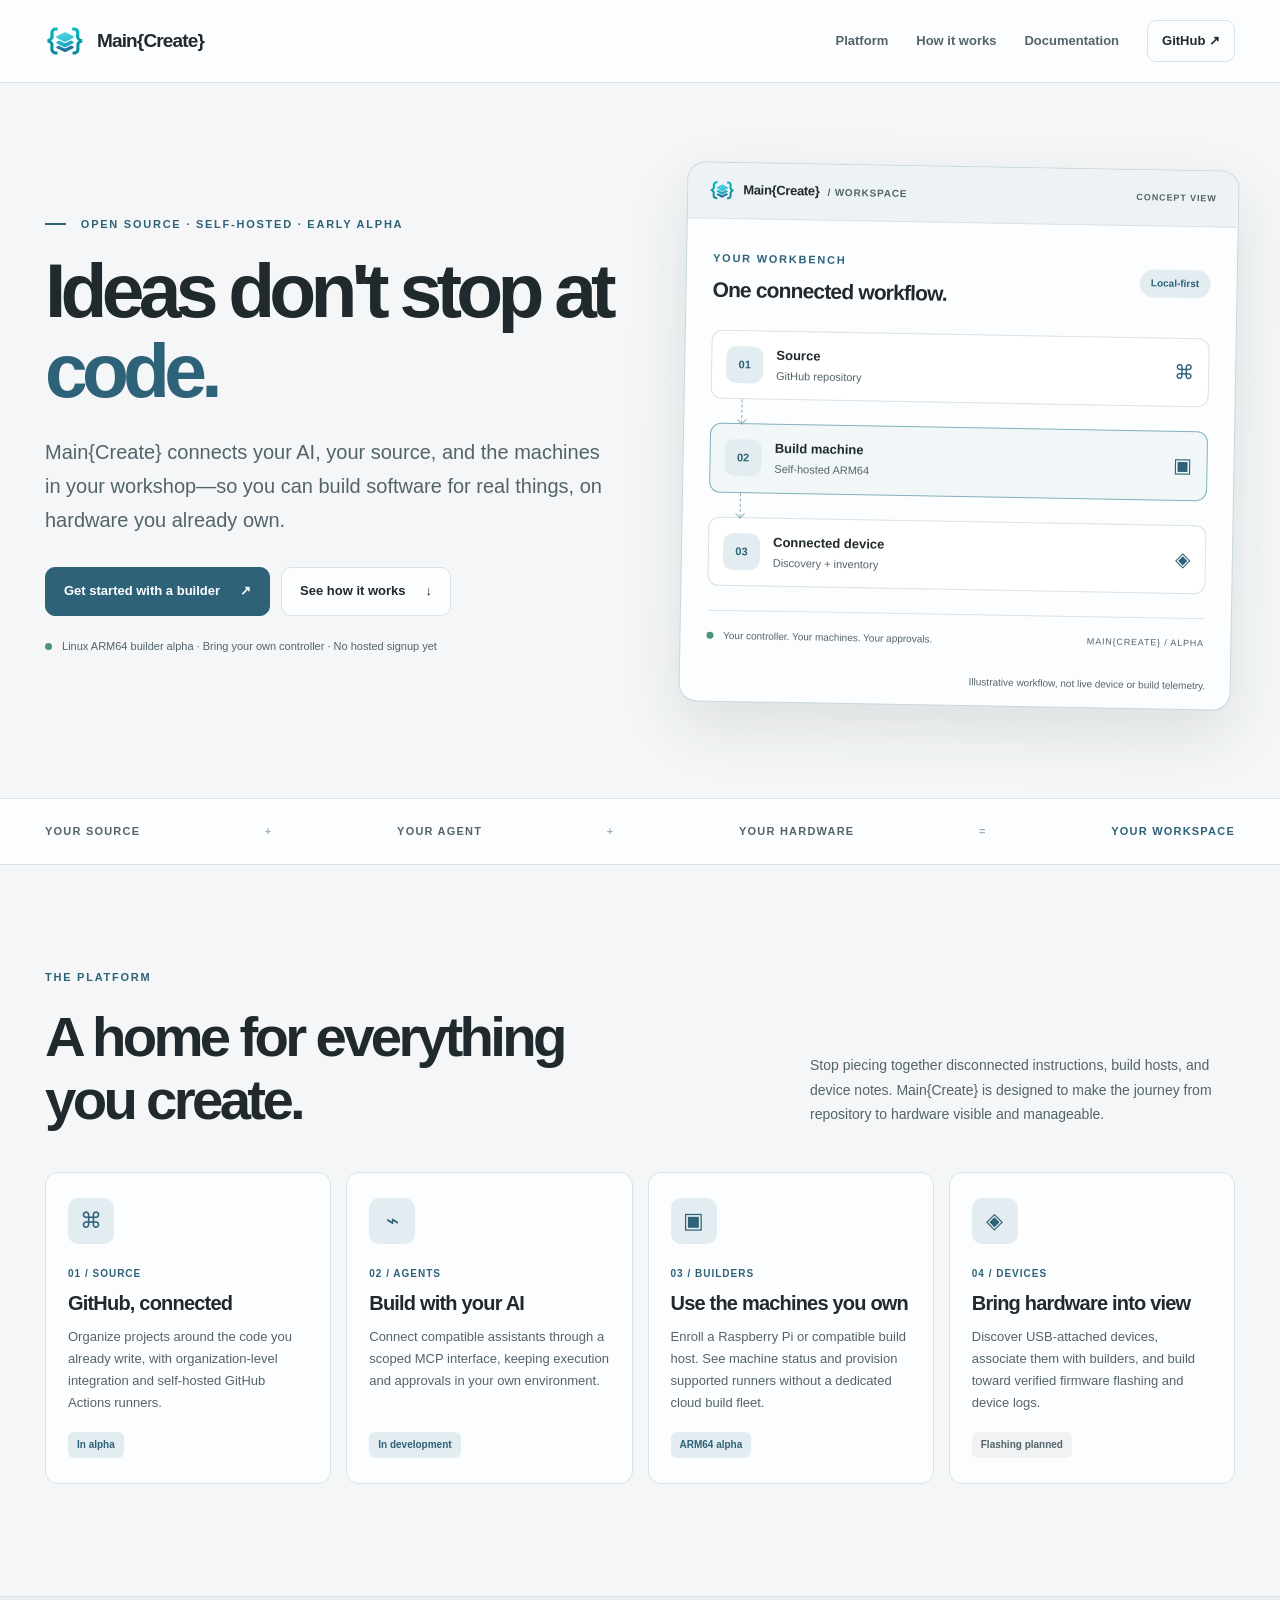
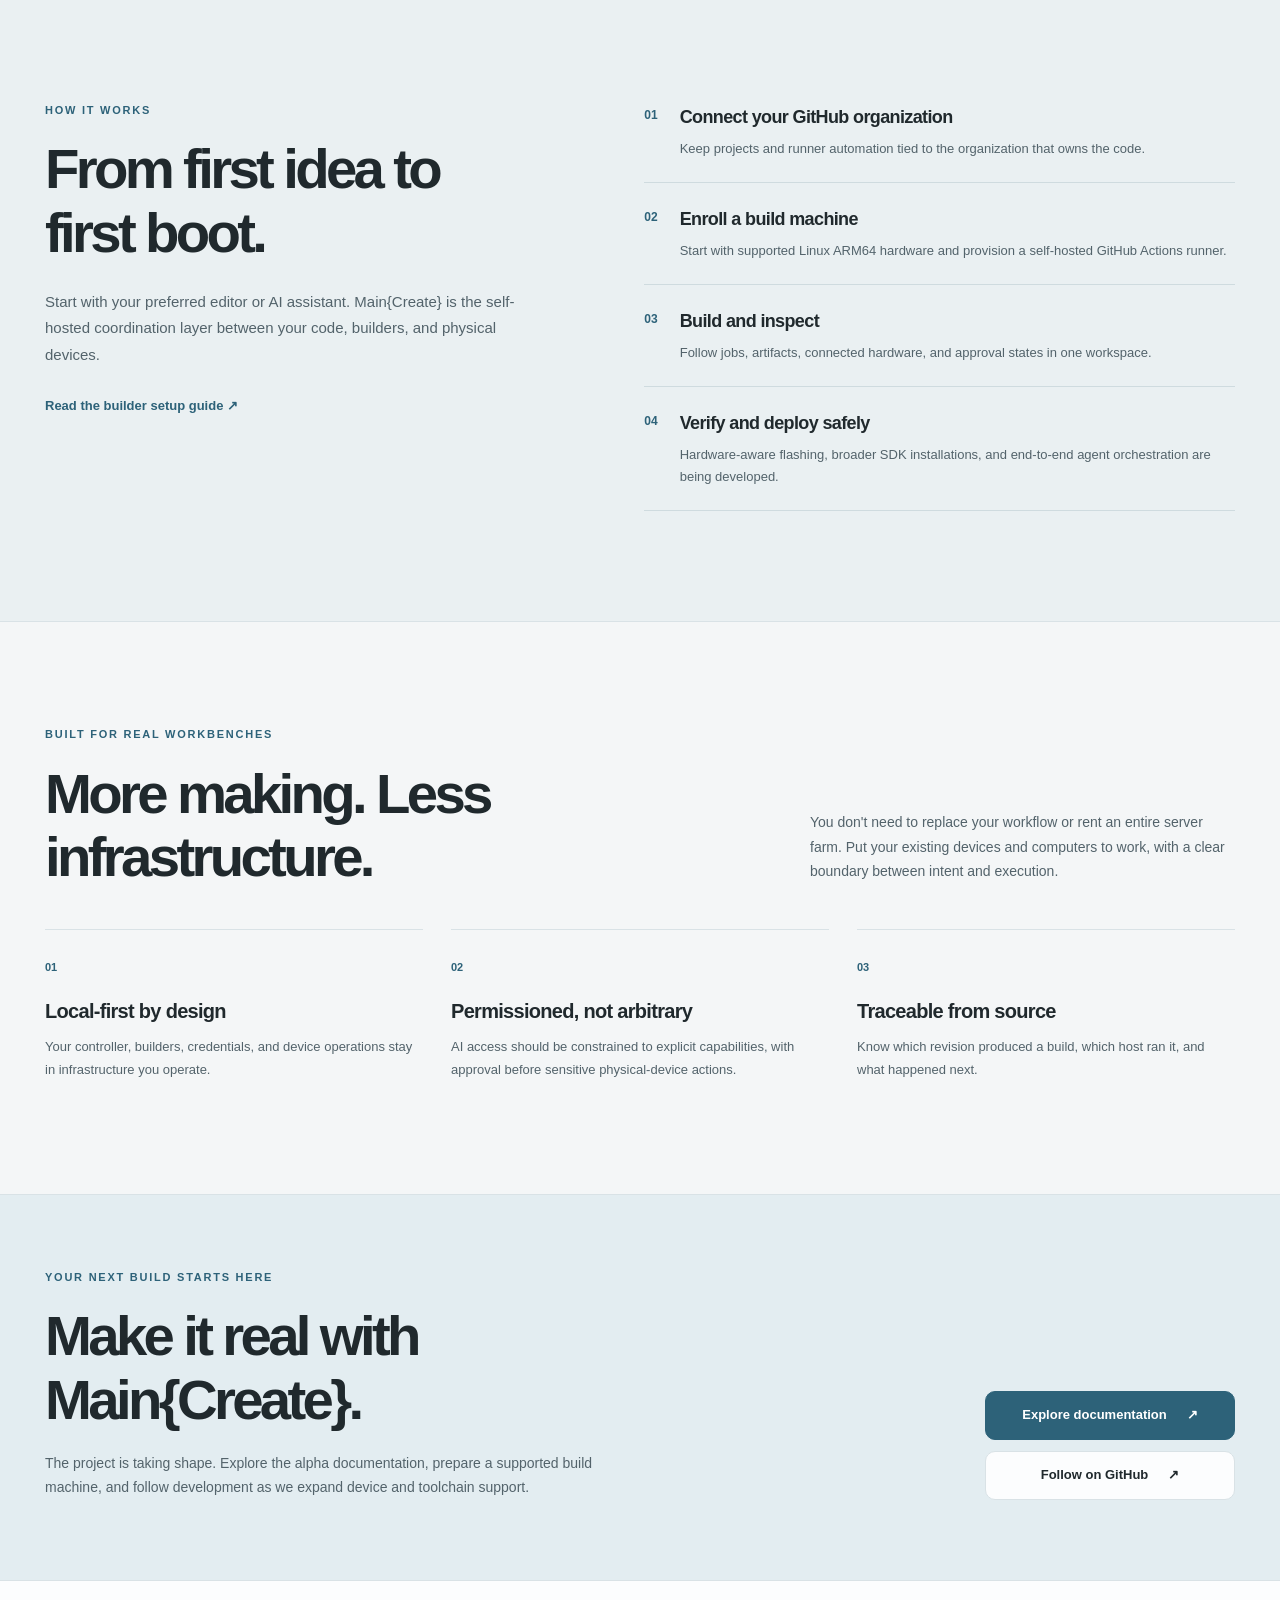
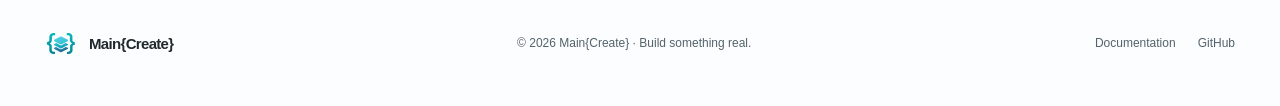
==== commit 5dc1df30: "Apply approved braces-and-layers branding: index.html" ====
--- a/index.html
+++ b/index.html
@@ -9,14 +9,14 @@
   <meta property="og:title" content="Main{Create} — From idea to real-world build">
   <meta property="og:description" content="Connect source code, your AI agent, and the machines in your workshop. Build on your terms.">
   <title>Main{Create} — From idea to real-world build</title>
-  <link rel="icon" type="image/svg+xml" href="/assets/maincreate-mark.svg">
+  <link rel="icon" type="image/svg+xml" href="/assets/maincreate-braces-layers.svg">
   <link rel="stylesheet" href="/style.css">
 </head>
 <body>
   <a class="skip-link" href="#main">Skip to content</a>
   <header class="site-header">
     <div class="wrap header-inner">
-      <a class="brand" href="/" aria-label="Main{Create} home"><img class="brand-symbol" src="/assets/maincreate-mark.svg" width="40" height="40" alt="" aria-hidden="true"><span>Main{Create}</span></a>
+      <a class="brand" href="/" aria-label="Main{Create} home"><span class="brand-icon"><img class="brand-symbol" src="/assets/maincreate-braces-layers.svg" width="40" height="40" alt="" aria-hidden="true"></span><span class="brand-name">Main<span class="brand-brace">{</span>Create<span class="brand-brace">}</span></span></a>
       <nav class="main-nav" aria-label="Main navigation">
         <a href="#platform">Platform</a>
         <a href="#workflow">How it works</a>
@@ -38,7 +38,7 @@
         <p class="hero-footnote"><span class="status-light" aria-hidden="true"></span> Linux ARM64 builder alpha · Bring your own controller · No hosted signup yet</p>
       </div>
       <div class="preview" aria-label="Illustration of the Main{Create} build workflow">
-        <div class="preview-top"><span class="preview-title"><img class="preview-logo" src="/assets/maincreate-mark.svg" width="26" height="26" alt="" aria-hidden="true"> Main{Create} <span class="preview-context">/ WORKSPACE</span></span><span class="preview-label">CONCEPT VIEW</span></div>
+        <div class="preview-top"><span class="preview-title"><img class="preview-logo" src="/assets/maincreate-braces-layers.svg" width="26" height="26" alt="" aria-hidden="true"> Main{Create} <span class="preview-context">/ WORKSPACE</span></span><span class="preview-label">CONCEPT VIEW</span></div>
         <div class="preview-body">
           <div class="preview-heading"><div><span class="overline">YOUR WORKBENCH</span><h2>One connected workflow.</h2></div><span class="preview-state">Local-first</span></div>
           <div class="workflow-cards">
@@ -84,6 +84,6 @@
     </section>
     <section class="closing-section"><div class="wrap closing-inner"><div><p class="eyebrow">YOUR NEXT BUILD STARTS HERE</p><h2>Make it real with Main{Create}.</h2><p>The project is taking shape. Explore the alpha documentation, prepare a supported build machine, and follow development as we expand device and toolchain support.</p></div><div class="closing-actions"><a class="btn btn-primary" href="/docs/">Explore documentation <span aria-hidden="true">↗</span></a><a class="btn btn-outline" href="https://github.com/maincreate" target="_blank" rel="noopener noreferrer">Follow on GitHub <span aria-hidden="true">↗</span></a></div></div></section>
   </main>
-  <footer class="site-footer"><div class="wrap footer-inner"><a class="brand footer-brand" href="/" aria-label="Main{Create} home"><img class="brand-symbol" src="/assets/maincreate-mark.svg" width="40" height="40" alt="" aria-hidden="true"><span>Main{Create}</span></a><p>© 2026 Main{Create} · Build something real.</p><nav aria-label="Footer"><a href="/docs/">Documentation</a><a href="https://github.com/maincreate" target="_blank" rel="noopener noreferrer">GitHub</a></nav></div></footer>
+  <footer class="site-footer"><div class="wrap footer-inner"><a class="brand footer-brand" href="/" aria-label="Main{Create} home"><span class="brand-icon"><img class="brand-symbol" src="/assets/maincreate-braces-layers.svg" width="40" height="40" alt="" aria-hidden="true"></span><span class="brand-name">Main<span class="brand-brace">{</span>Create<span class="brand-brace">}</span></span></a><p>© 2026 Main{Create} · Build something real.</p><nav aria-label="Footer"><a href="/docs/">Documentation</a><a href="https://github.com/maincreate" target="_blank" rel="noopener noreferrer">GitHub</a></nav></div></footer>
 </body>
 </html>
--- a/style.css
+++ b/style.css
@@ -6,7 +6,7 @@
 .site-header{background:var(--surface);border-bottom:1px solid var(--line)}
 .header-inner,.nav{display:flex;align-items:center;justify-content:space-between;gap:18px;min-height:82px}.nav{padding:0}
 .brand{display:inline-flex;align-items:center;gap:12px;font-size:19px;font-weight:800;letter-spacing:-.045em;white-space:nowrap}.brand:hover{color:var(--text)}
-.brand-symbol{width:40px;height:40px;border-radius:11px;background:var(--text);color:var(--surface);display:grid;place-items:center;font-size:16px;font-weight:850;letter-spacing:-.08em}.brand-symbol span{color:#a9d9df}
+.brand-symbol{display:block;flex:0 0 auto;width:40px;height:40px;object-fit:contain}
 .main-nav,.nav nav{display:flex;align-items:center;gap:28px}.main-nav a,.nav nav a{font-size:13px;font-weight:650;color:var(--muted)}.main-nav a:hover,.nav nav a:hover,.nav nav a[aria-current=page]{color:var(--accent)}
 .main-nav .nav-github{border:1px solid var(--line);background:var(--surface);border-radius:9px;padding:10px 14px;color:var(--text)}
 .eyebrow,.section-label,.overline{font-size:11px;font-weight:800;letter-spacing:.16em;color:var(--accent);text-transform:uppercase;line-height:1.4}.eyebrow{margin:0 0 19px}.eyebrow-line{display:inline-block;vertical-align:middle;width:21px;height:2px;background:var(--accent);margin:0 10px 2px 0}
@@ -20,7 +20,7 @@
 .hero-footnote{font-size:11px;color:var(--muted);margin:22px 0 0}.status-light,.preview-dot{display:inline-block;width:7px;height:7px;background:#4b947b;border-radius:50%;margin-right:7px}
 .preview{border:1px solid #c7d7dd;border-radius:18px;background:var(--surface);box-shadow:0 24px 62px rgba(32,41,45,.11);overflow:hidden;transform:rotate(1deg)}
 .preview-top{min-height:56px;padding:0 21px;display:flex;align-items:center;justify-content:space-between;gap:12px;background:#edf2f4;border-bottom:1px solid var(--line)}
-.preview-title{display:flex;align-items:center;gap:8px;font-size:13px;font-weight:800;letter-spacing:-.025em}.preview-logo{display:inline-grid;place-items:center;width:26px;height:26px;border-radius:7px;background:var(--text);color:#fff;font-size:11px}.preview-context{font-size:10px;letter-spacing:.08em;color:var(--muted);font-weight:600}.preview-label{color:var(--muted);font-weight:750;font-size:9px;letter-spacing:.1em;white-space:nowrap}
+.preview-title{display:flex;align-items:center;gap:8px;font-size:13px;font-weight:800;letter-spacing:-.025em}.preview-logo{display:block;width:26px;height:26px;object-fit:contain;flex:0 0 auto}.preview-context{font-size:10px;letter-spacing:.08em;color:var(--muted);font-weight:600}.preview-label{color:var(--muted);font-weight:750;font-size:9px;letter-spacing:.1em;white-space:nowrap}
 .preview-body{padding:26px}.preview-heading{display:flex;justify-content:space-between;align-items:center;gap:10px;margin-bottom:23px}.preview-heading h2{font-size:21px;margin:4px 0 0;letter-spacing:-.04em}.preview-state{background:var(--soft);color:var(--accent);border-radius:99px;padding:6px 11px;font-size:10px;font-weight:750}
 .workflow-cards{display:grid;gap:0}.workflow-card{display:flex;align-items:center;gap:13px;border:1px solid var(--line);border-radius:11px;padding:14px;background:#fff}.workflow-card.active{background:#f1f7f8;border-color:#83afbc}.node-icon{display:grid;place-items:center;width:37px;height:37px;background:var(--soft);border-radius:10px;color:var(--accent);font-weight:800;font-size:11px;flex:0 0 auto}.workflow-card strong,.workflow-card small{display:block}.workflow-card strong{font-size:13px}.workflow-card small{font-size:11px;color:var(--muted);margin-top:2px}.node-symbol{margin-left:auto;font-size:20px;color:var(--accent)}.flow-connector{height:24px;margin-left:31px;border-left:1px dashed #8aadb8;position:relative}.flow-connector span{position:absolute;bottom:0;left:-4px;width:7px;height:7px;border-right:1px solid #8aadb8;border-bottom:1px solid #8aadb8;transform:rotate(45deg)}
 .preview-bottom{border-top:1px solid var(--line);margin-top:24px;padding-top:17px;display:flex;justify-content:space-between;gap:10px;color:var(--muted);font-size:10px}.preview-version{font-size:9px;white-space:nowrap;letter-spacing:.09em}.preview-caption{margin:0;padding:0 24px 16px;color:var(--muted);font-size:10px;text-align:right}
@@ -30,7 +30,7 @@
 .workflow-band{background:#eaf0f2;border-top:1px solid var(--line);border-bottom:1px solid var(--line)}.workflow-layout{display:grid;grid-template-columns:.82fr 1fr;gap:115px;padding-top:106px;padding-bottom:110px}.workflow-copy>p:not(.eyebrow){font-size:15px;line-height:1.75;color:var(--muted);margin:25px 0 25px}.text-link{font-size:13px;font-weight:800;color:var(--accent)}.process-list{list-style:none;margin:0;padding:0}.process-list li{display:flex;gap:22px;border-bottom:1px solid #cfdbdf;padding:22px 0}.process-list li:first-child{padding-top:0}.process-number{font-size:12px;font-weight:800;color:var(--accent);padding-top:3px}.process-list h3{font-size:18px;letter-spacing:-.035em;margin:0 0 7px}.process-list p{font-size:13px;line-height:1.7;color:var(--muted);margin:0}
 .principles-grid{display:grid;grid-template-columns:repeat(3,1fr);gap:28px}.principles-grid article{border-top:1px solid var(--line);padding:24px 8px 0 0}.principle-index{color:var(--accent);font-weight:800;font-size:11px}.principles-grid h3{font-size:20px;letter-spacing:-.035em;margin:17px 0 9px}.principles-grid p{font-size:13px;color:var(--muted);line-height:1.75;margin:0}
 .closing-section{background:#e3edf1;border-top:1px solid var(--line)}.closing-inner{display:flex;justify-content:space-between;align-items:end;gap:50px;padding-top:75px;padding-bottom:80px}.closing-inner>div:first-child{max-width:680px}.closing-inner p:not(.eyebrow){font-size:14px;color:var(--muted);line-height:1.7;max-width:600px;margin:21px 0 0}.closing-actions{justify-content:flex-end;flex:0 0 250px}.closing-actions .btn{width:100%}
-.site-footer{background:var(--surface);border-top:1px solid var(--line)}.footer-inner{display:flex;align-items:center;justify-content:space-between;gap:24px;min-height:125px}.footer-brand{font-size:15px}.footer-brand .brand-symbol{height:32px;width:32px;font-size:12px;border-radius:9px}.footer-inner p,.footer-inner nav{color:var(--muted);font-size:12px}.footer-inner nav{display:flex;gap:22px}
+.site-footer{background:var(--surface);border-top:1px solid var(--line)}.footer-inner{display:flex;align-items:center;justify-content:space-between;gap:24px;min-height:125px}.footer-brand{font-size:15px}.footer-brand .brand-symbol{height:32px;width:32px}.footer-inner p,.footer-inner nav{color:var(--muted);font-size:12px}.footer-inner nav{display:flex;gap:22px}
 @media(max-width:1100px){.hero{gap:38px}.capability-grid{grid-template-columns:repeat(2,minmax(0,1fr))}.capability{min-height:250px}.workflow-layout{gap:54px}}
 @media(max-width:850px){.hero{grid-template-columns:1fr;padding-top:65px;padding-bottom:68px}.hero h1{max-width:700px}.preview{max-width:650px;width:100%;transform:none}.section-intro{display:block}.section-intro>p{margin-top:20px;max-width:680px}.closing-inner{display:block}.closing-actions{margin-top:28px;justify-content:flex-start}.closing-actions .btn{width:auto}.workflow-layout{grid-template-columns:1fr;gap:38px}.workflow-copy{max-width:650px}}
 @media(max-width:640px){.wrap{width:min(100% - 34px,1190px)}.header-inner,.nav{align-items:flex-start;flex-direction:column;min-height:0;padding:16px 0;gap:16px}.main-nav,.nav nav{gap:15px;flex-wrap:wrap}.main-nav a,.nav nav a{font-size:12px}.main-nav .nav-github{padding:6px 10px}.hero{padding-top:52px}.hero h1{font-size:clamp(48px,12vw,72px)}.hero-lead{font-size:16px}.hero-actions .btn{width:100%}.preview-body{padding:18px}.preview-top{padding:0 14px}.preview-context{display:none}.preview-heading h2{font-size:18px}.trust-inner{flex-wrap:wrap;justify-content:center;font-size:9px;gap:9px}.section{padding-top:70px;padding-bottom:74px}.section-intro h2,.workflow-copy h2,.closing-inner h2{font-size:37px}.capability-grid,.principles-grid{grid-template-columns:1fr}.capability{min-height:0}.workflow-layout{padding-top:70px;padding-bottom:70px}.closing-inner{padding-top:65px;padding-bottom:65px}.closing-actions .btn{width:100%}.footer-inner{flex-direction:column;align-items:flex-start;padding:32px 0;gap:14px;min-height:0}.footer-inner p{margin:0}}
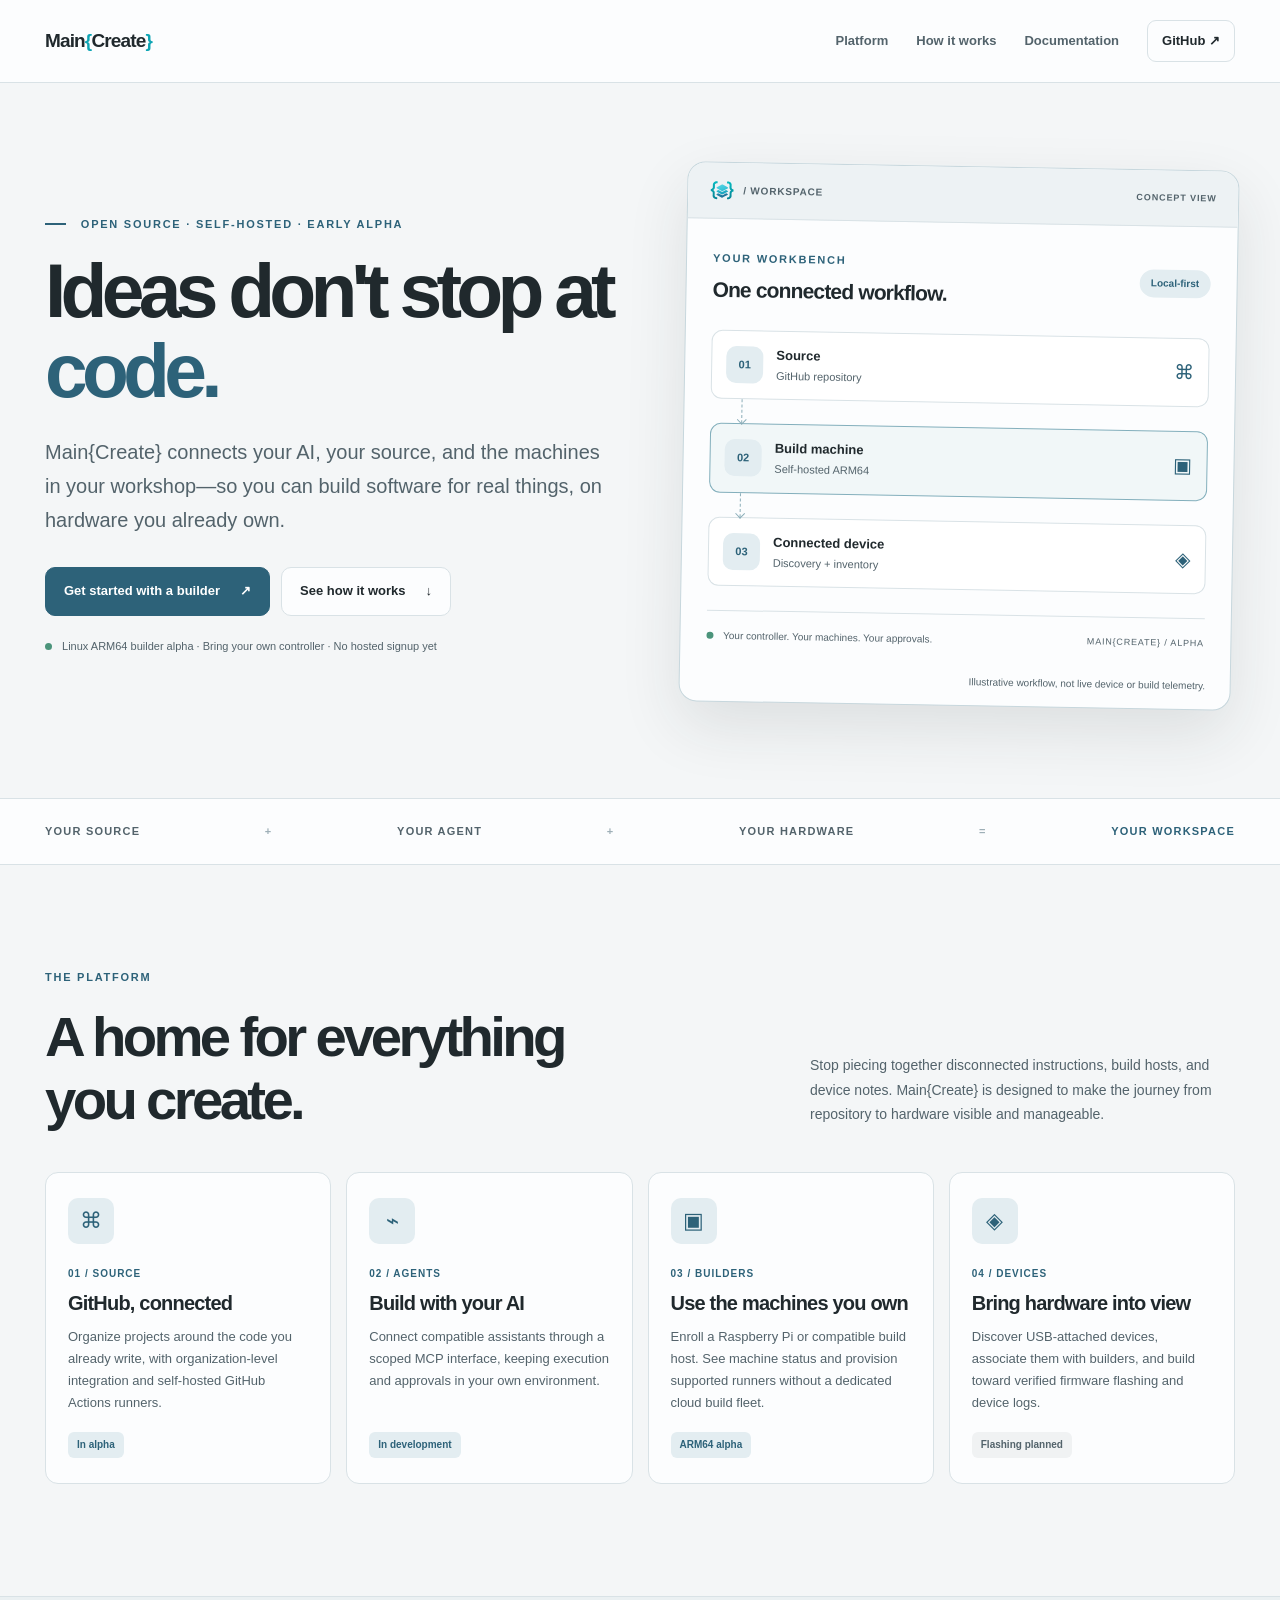
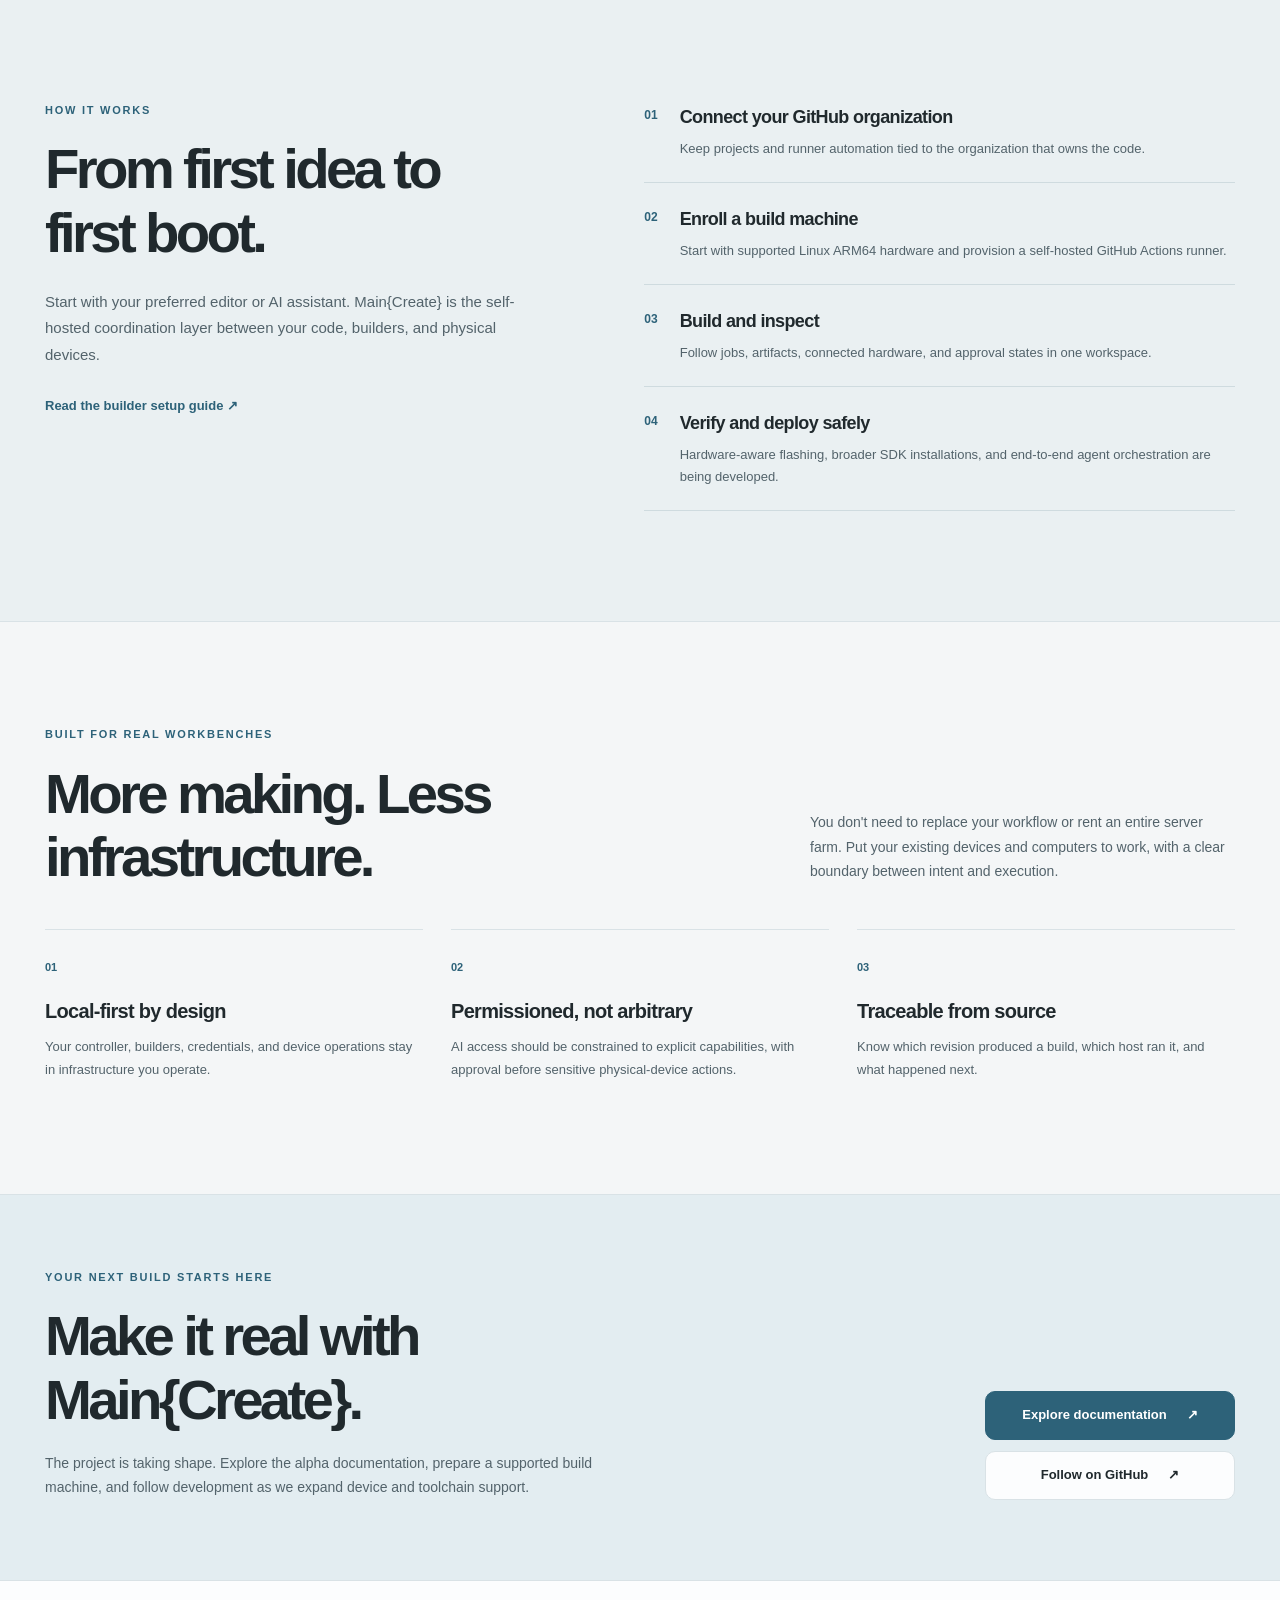
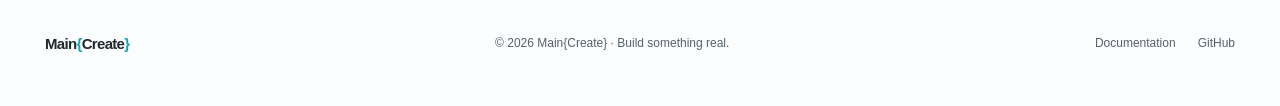
==== commit 906228d5: "Simplify Main{Create} branding: index.html" ====
--- a/index.html
+++ b/index.html
@@ -16,7 +16,7 @@
   <a class="skip-link" href="#main">Skip to content</a>
   <header class="site-header">
     <div class="wrap header-inner">
-      <a class="brand" href="/" aria-label="Main{Create} home"><span class="brand-icon"><img class="brand-symbol" src="/assets/maincreate-braces-layers.svg" width="40" height="40" alt="" aria-hidden="true"></span><span class="brand-name">Main<span class="brand-brace">{</span>Create<span class="brand-brace">}</span></span></a>
+      <a class="brand" href="/" aria-label="Main{Create} home"><span class="brand-name">Main<span class="brand-brace">{</span>Create<span class="brand-brace">}</span></span></a>
       <nav class="main-nav" aria-label="Main navigation">
         <a href="#platform">Platform</a>
         <a href="#workflow">How it works</a>
@@ -38,7 +38,7 @@
         <p class="hero-footnote"><span class="status-light" aria-hidden="true"></span> Linux ARM64 builder alpha · Bring your own controller · No hosted signup yet</p>
       </div>
       <div class="preview" aria-label="Illustration of the Main{Create} build workflow">
-        <div class="preview-top"><span class="preview-title"><img class="preview-logo" src="/assets/maincreate-braces-layers.svg" width="26" height="26" alt="" aria-hidden="true"> Main{Create} <span class="preview-context">/ WORKSPACE</span></span><span class="preview-label">CONCEPT VIEW</span></div>
+        <div class="preview-top"><span class="preview-title"><img class="preview-logo" src="/assets/maincreate-braces-layers.svg" width="26" height="26" alt="" aria-hidden="true"><span class="preview-context">/ WORKSPACE</span></span><span class="preview-label">CONCEPT VIEW</span></div>
         <div class="preview-body">
           <div class="preview-heading"><div><span class="overline">YOUR WORKBENCH</span><h2>One connected workflow.</h2></div><span class="preview-state">Local-first</span></div>
           <div class="workflow-cards">
@@ -84,6 +84,6 @@
     </section>
     <section class="closing-section"><div class="wrap closing-inner"><div><p class="eyebrow">YOUR NEXT BUILD STARTS HERE</p><h2>Make it real with Main{Create}.</h2><p>The project is taking shape. Explore the alpha documentation, prepare a supported build machine, and follow development as we expand device and toolchain support.</p></div><div class="closing-actions"><a class="btn btn-primary" href="/docs/">Explore documentation <span aria-hidden="true">↗</span></a><a class="btn btn-outline" href="https://github.com/maincreate" target="_blank" rel="noopener noreferrer">Follow on GitHub <span aria-hidden="true">↗</span></a></div></div></section>
   </main>
-  <footer class="site-footer"><div class="wrap footer-inner"><a class="brand footer-brand" href="/" aria-label="Main{Create} home"><span class="brand-icon"><img class="brand-symbol" src="/assets/maincreate-braces-layers.svg" width="40" height="40" alt="" aria-hidden="true"></span><span class="brand-name">Main<span class="brand-brace">{</span>Create<span class="brand-brace">}</span></span></a><p>© 2026 Main{Create} · Build something real.</p><nav aria-label="Footer"><a href="/docs/">Documentation</a><a href="https://github.com/maincreate" target="_blank" rel="noopener noreferrer">GitHub</a></nav></div></footer>
+  <footer class="site-footer"><div class="wrap footer-inner"><a class="brand footer-brand" href="/" aria-label="Main{Create} home"><span class="brand-name">Main<span class="brand-brace">{</span>Create<span class="brand-brace">}</span></span></a><p>© 2026 Main{Create} · Build something real.</p><nav aria-label="Footer"><a href="/docs/">Documentation</a><a href="https://github.com/maincreate" target="_blank" rel="noopener noreferrer">GitHub</a></nav></div></footer>
 </body>
 </html>
--- a/style.css
+++ b/style.css
@@ -6,7 +6,7 @@
 .site-header{background:var(--surface);border-bottom:1px solid var(--line)}
 .header-inner,.nav{display:flex;align-items:center;justify-content:space-between;gap:18px;min-height:82px}.nav{padding:0}
 .brand{display:inline-flex;align-items:center;gap:12px;font-size:19px;font-weight:800;letter-spacing:-.045em;white-space:nowrap}.brand:hover{color:var(--text)}
-.brand-symbol{display:block;flex:0 0 auto;width:40px;height:40px;object-fit:contain}
+.brand-icon{display:inline-flex;align-items:center;justify-content:center;padding-right:12px;margin-right:2px;border-right:1px solid #b8cbd1;flex:0 0 auto}.brand-symbol{display:block;flex:0 0 auto;width:40px;height:40px;object-fit:contain}.brand-name{display:inline;white-space:nowrap}.brand-brace{color:#0ea5b4}
 .main-nav,.nav nav{display:flex;align-items:center;gap:28px}.main-nav a,.nav nav a{font-size:13px;font-weight:650;color:var(--muted)}.main-nav a:hover,.nav nav a:hover,.nav nav a[aria-current=page]{color:var(--accent)}
 .main-nav .nav-github{border:1px solid var(--line);background:var(--surface);border-radius:9px;padding:10px 14px;color:var(--text)}
 .eyebrow,.section-label,.overline{font-size:11px;font-weight:800;letter-spacing:.16em;color:var(--accent);text-transform:uppercase;line-height:1.4}.eyebrow{margin:0 0 19px}.eyebrow-line{display:inline-block;vertical-align:middle;width:21px;height:2px;background:var(--accent);margin:0 10px 2px 0}
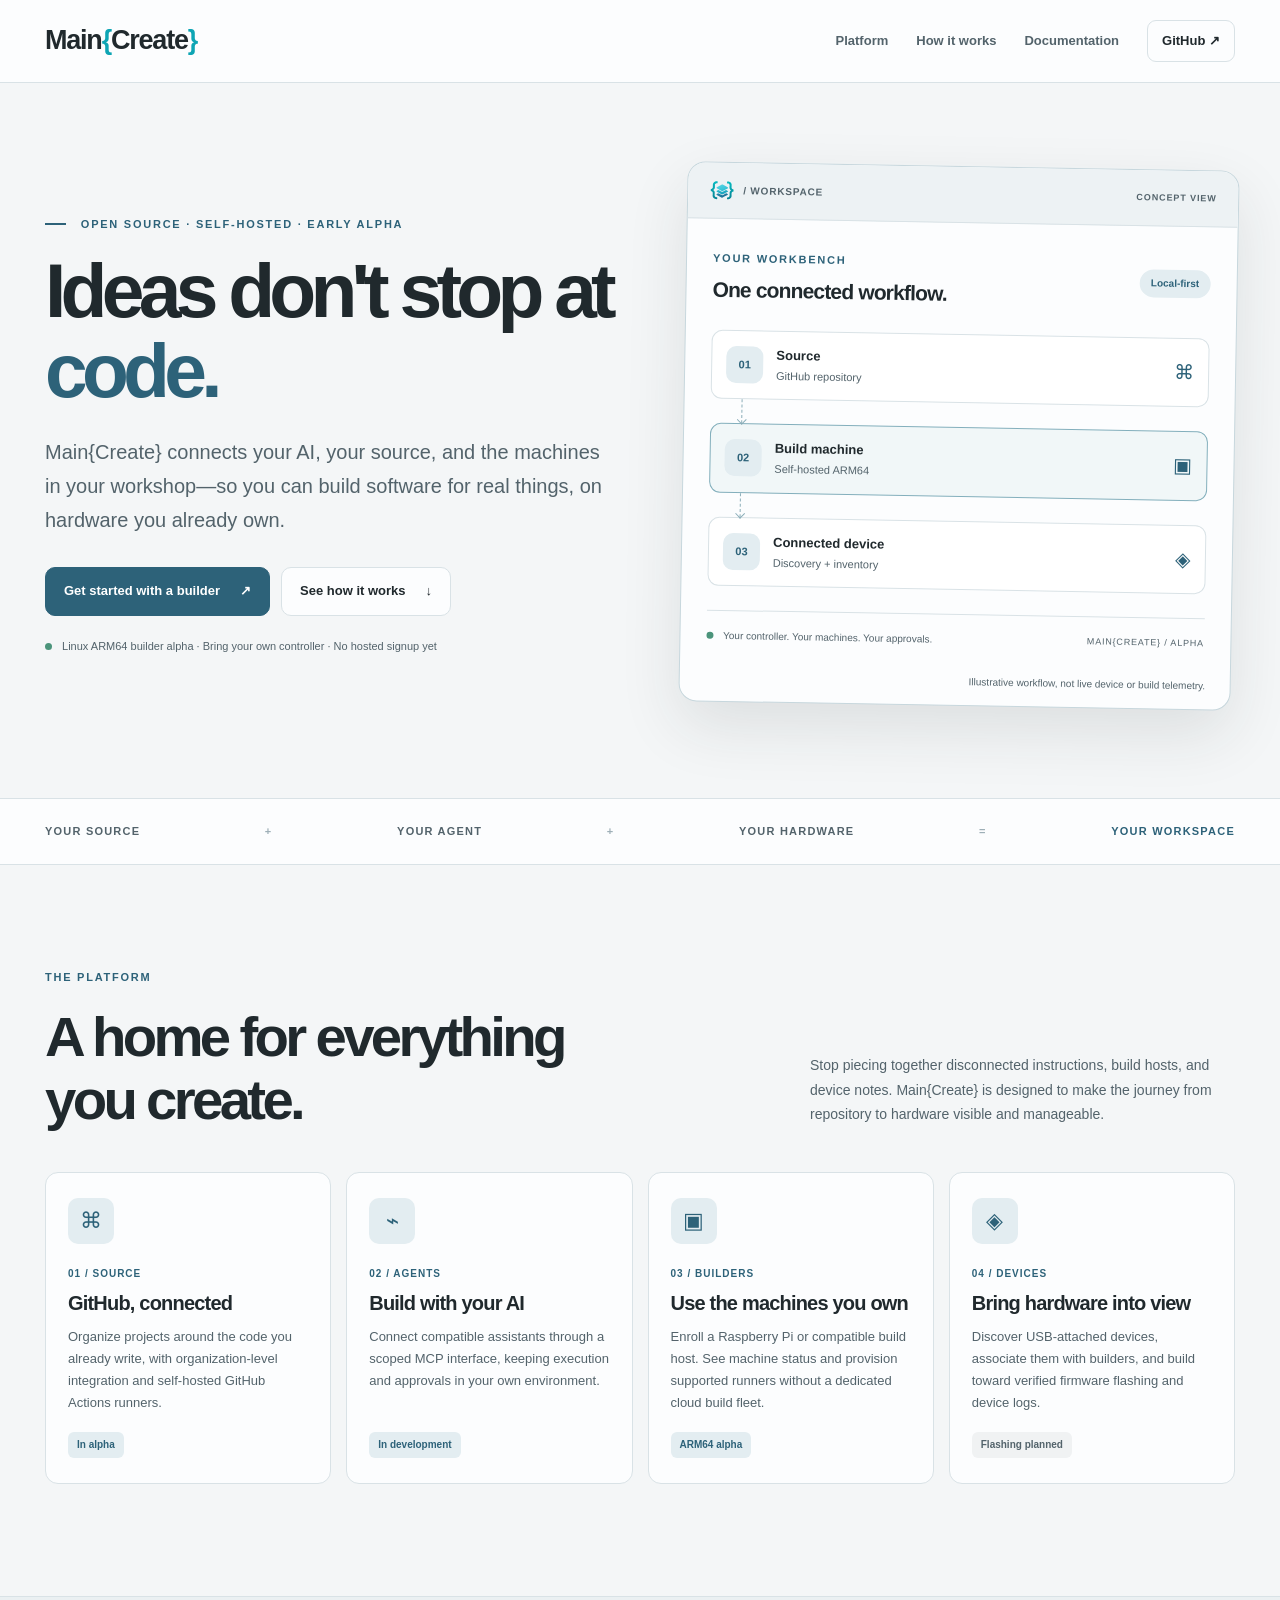
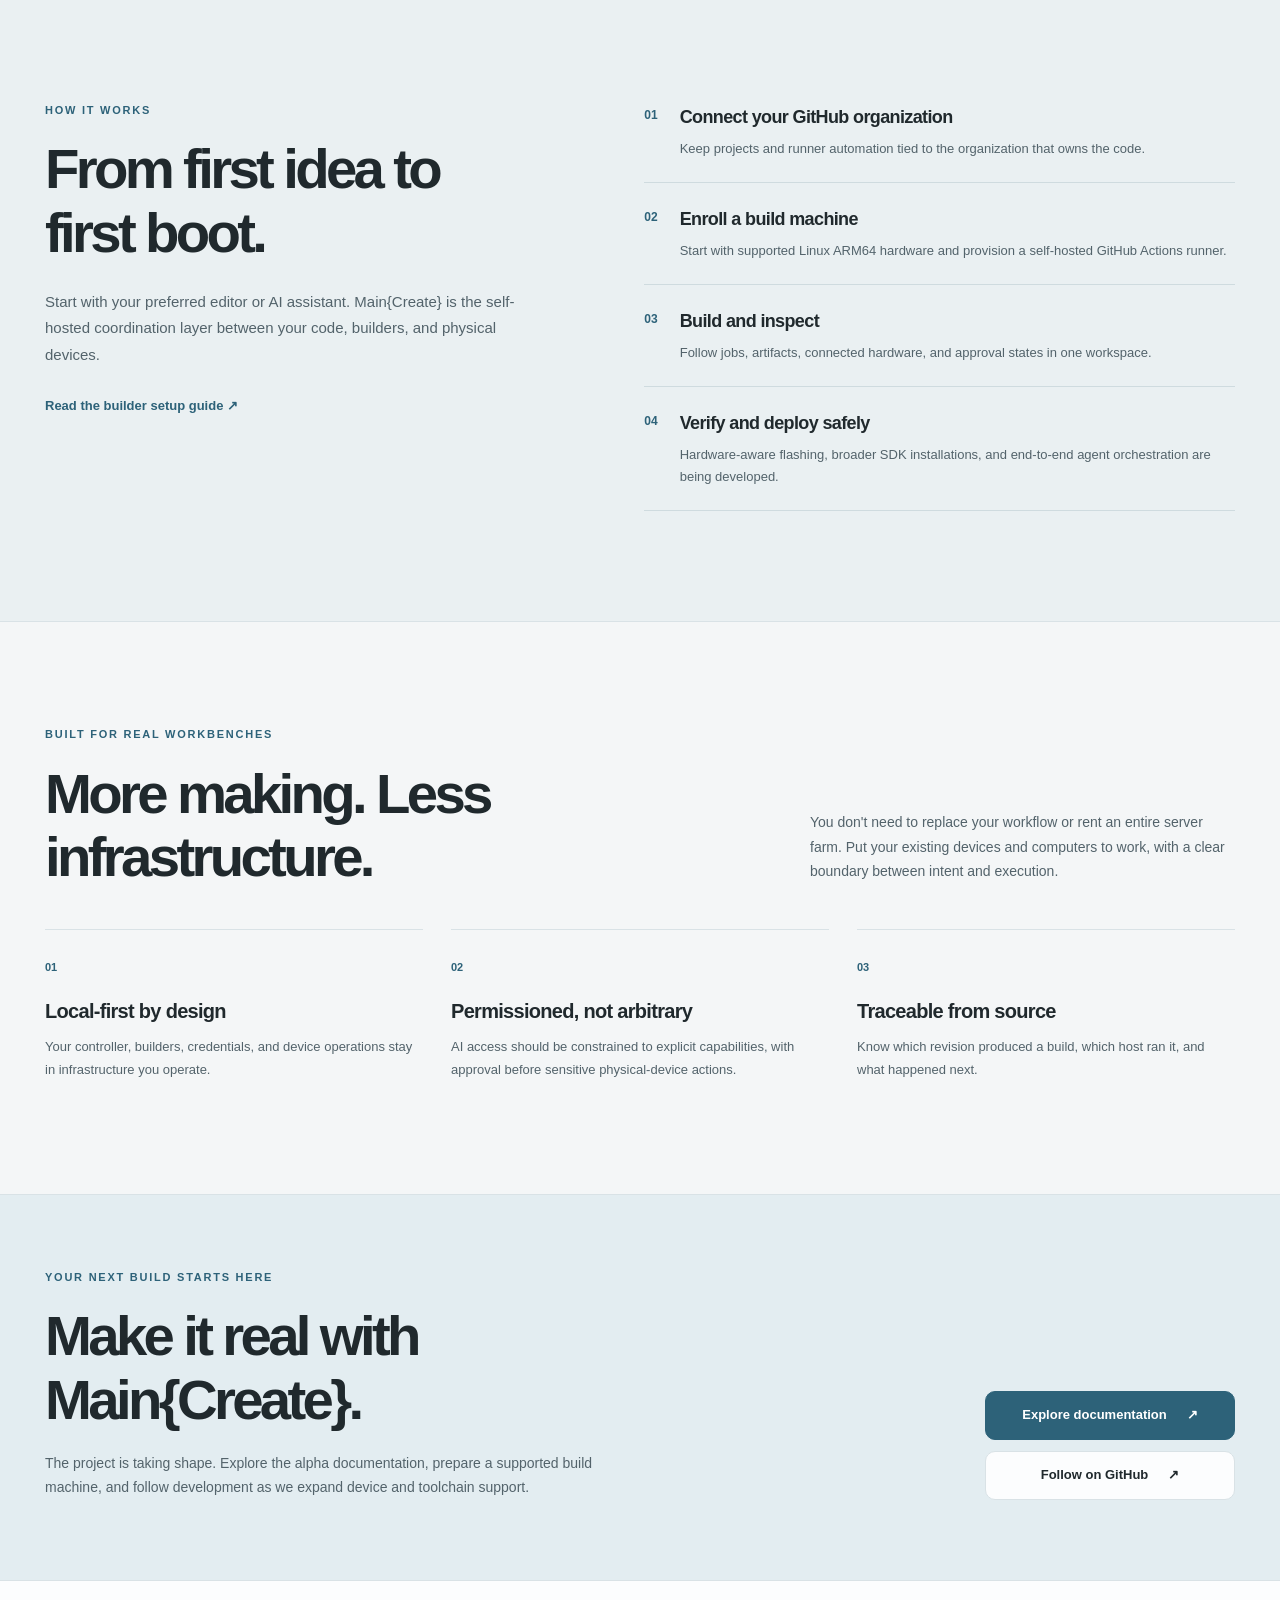
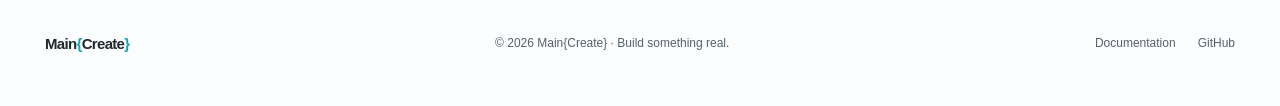
==== commit ac9e4b90: "Enlarge wordmark, refresh stylesheet and enforce clean branding in index.html" ====
--- a/index.html
+++ b/index.html
@@ -10,7 +10,7 @@
   <meta property="og:description" content="Connect source code, your AI agent, and the machines in your workshop. Build on your terms.">
   <title>Main{Create} — From idea to real-world build</title>
   <link rel="icon" type="image/svg+xml" href="/assets/maincreate-braces-layers.svg">
-  <link rel="stylesheet" href="/style.css">
+  <link rel="stylesheet" href="/style.css?v=20261108-wordmark">
 </head>
 <body>
   <a class="skip-link" href="#main">Skip to content</a>
--- a/style.css
+++ b/style.css
@@ -6,7 +6,10 @@
 .site-header{background:var(--surface);border-bottom:1px solid var(--line)}
 .header-inner,.nav{display:flex;align-items:center;justify-content:space-between;gap:18px;min-height:82px}.nav{padding:0}
 .brand{display:inline-flex;align-items:center;gap:12px;font-size:19px;font-weight:800;letter-spacing:-.045em;white-space:nowrap}.brand:hover{color:var(--text)}
-.brand-icon{display:inline-flex;align-items:center;justify-content:center;padding-right:12px;margin-right:2px;border-right:1px solid #b8cbd1;flex:0 0 auto}.brand-symbol{display:block;flex:0 0 auto;width:40px;height:40px;object-fit:contain}.brand-name{display:inline;white-space:nowrap}.brand-brace{color:#0ea5b4}
+.brand-name{display:inline;white-space:nowrap}.brand-brace{color:#0ea5b4}
+/* Wordmark is the navigation identity; the layered symbol is reserved for workspace previews. */
+.site-header .brand{font-size:27px;line-height:1.1}
+.nav .brand{font-size:24px;line-height:1.1}
 .main-nav,.nav nav{display:flex;align-items:center;gap:28px}.main-nav a,.nav nav a{font-size:13px;font-weight:650;color:var(--muted)}.main-nav a:hover,.nav nav a:hover,.nav nav a[aria-current=page]{color:var(--accent)}
 .main-nav .nav-github{border:1px solid var(--line);background:var(--surface);border-radius:9px;padding:10px 14px;color:var(--text)}
 .eyebrow,.section-label,.overline{font-size:11px;font-weight:800;letter-spacing:.16em;color:var(--accent);text-transform:uppercase;line-height:1.4}.eyebrow{margin:0 0 19px}.eyebrow-line{display:inline-block;vertical-align:middle;width:21px;height:2px;background:var(--accent);margin:0 10px 2px 0}
@@ -30,8 +33,8 @@
 .workflow-band{background:#eaf0f2;border-top:1px solid var(--line);border-bottom:1px solid var(--line)}.workflow-layout{display:grid;grid-template-columns:.82fr 1fr;gap:115px;padding-top:106px;padding-bottom:110px}.workflow-copy>p:not(.eyebrow){font-size:15px;line-height:1.75;color:var(--muted);margin:25px 0 25px}.text-link{font-size:13px;font-weight:800;color:var(--accent)}.process-list{list-style:none;margin:0;padding:0}.process-list li{display:flex;gap:22px;border-bottom:1px solid #cfdbdf;padding:22px 0}.process-list li:first-child{padding-top:0}.process-number{font-size:12px;font-weight:800;color:var(--accent);padding-top:3px}.process-list h3{font-size:18px;letter-spacing:-.035em;margin:0 0 7px}.process-list p{font-size:13px;line-height:1.7;color:var(--muted);margin:0}
 .principles-grid{display:grid;grid-template-columns:repeat(3,1fr);gap:28px}.principles-grid article{border-top:1px solid var(--line);padding:24px 8px 0 0}.principle-index{color:var(--accent);font-weight:800;font-size:11px}.principles-grid h3{font-size:20px;letter-spacing:-.035em;margin:17px 0 9px}.principles-grid p{font-size:13px;color:var(--muted);line-height:1.75;margin:0}
 .closing-section{background:#e3edf1;border-top:1px solid var(--line)}.closing-inner{display:flex;justify-content:space-between;align-items:end;gap:50px;padding-top:75px;padding-bottom:80px}.closing-inner>div:first-child{max-width:680px}.closing-inner p:not(.eyebrow){font-size:14px;color:var(--muted);line-height:1.7;max-width:600px;margin:21px 0 0}.closing-actions{justify-content:flex-end;flex:0 0 250px}.closing-actions .btn{width:100%}
-.site-footer{background:var(--surface);border-top:1px solid var(--line)}.footer-inner{display:flex;align-items:center;justify-content:space-between;gap:24px;min-height:125px}.footer-brand{font-size:15px}.footer-brand .brand-symbol{height:32px;width:32px}.footer-inner p,.footer-inner nav{color:var(--muted);font-size:12px}.footer-inner nav{display:flex;gap:22px}
+.site-footer{background:var(--surface);border-top:1px solid var(--line)}.footer-inner{display:flex;align-items:center;justify-content:space-between;gap:24px;min-height:125px}.footer-brand{font-size:15px}.footer-inner p,.footer-inner nav{color:var(--muted);font-size:12px}.footer-inner nav{display:flex;gap:22px}
 @media(max-width:1100px){.hero{gap:38px}.capability-grid{grid-template-columns:repeat(2,minmax(0,1fr))}.capability{min-height:250px}.workflow-layout{gap:54px}}
 @media(max-width:850px){.hero{grid-template-columns:1fr;padding-top:65px;padding-bottom:68px}.hero h1{max-width:700px}.preview{max-width:650px;width:100%;transform:none}.section-intro{display:block}.section-intro>p{margin-top:20px;max-width:680px}.closing-inner{display:block}.closing-actions{margin-top:28px;justify-content:flex-start}.closing-actions .btn{width:auto}.workflow-layout{grid-template-columns:1fr;gap:38px}.workflow-copy{max-width:650px}}
-@media(max-width:640px){.wrap{width:min(100% - 34px,1190px)}.header-inner,.nav{align-items:flex-start;flex-direction:column;min-height:0;padding:16px 0;gap:16px}.main-nav,.nav nav{gap:15px;flex-wrap:wrap}.main-nav a,.nav nav a{font-size:12px}.main-nav .nav-github{padding:6px 10px}.hero{padding-top:52px}.hero h1{font-size:clamp(48px,12vw,72px)}.hero-lead{font-size:16px}.hero-actions .btn{width:100%}.preview-body{padding:18px}.preview-top{padding:0 14px}.preview-context{display:none}.preview-heading h2{font-size:18px}.trust-inner{flex-wrap:wrap;justify-content:center;font-size:9px;gap:9px}.section{padding-top:70px;padding-bottom:74px}.section-intro h2,.workflow-copy h2,.closing-inner h2{font-size:37px}.capability-grid,.principles-grid{grid-template-columns:1fr}.capability{min-height:0}.workflow-layout{padding-top:70px;padding-bottom:70px}.closing-inner{padding-top:65px;padding-bottom:65px}.closing-actions .btn{width:100%}.footer-inner{flex-direction:column;align-items:flex-start;padding:32px 0;gap:14px;min-height:0}.footer-inner p{margin:0}}
+@media(max-width:640px){.site-header .brand{font-size:25px}.nav .brand{font-size:23px}.wrap{width:min(100% - 34px,1190px)}.header-inner,.nav{align-items:flex-start;flex-direction:column;min-height:0;padding:16px 0;gap:16px}.main-nav,.nav nav{gap:15px;flex-wrap:wrap}.main-nav a,.nav nav a{font-size:12px}.main-nav .nav-github{padding:6px 10px}.hero{padding-top:52px}.hero h1{font-size:clamp(48px,12vw,72px)}.hero-lead{font-size:16px}.hero-actions .btn{width:100%}.preview-body{padding:18px}.preview-top{padding:0 14px}.preview-heading h2{font-size:18px}.trust-inner{flex-wrap:wrap;justify-content:center;font-size:9px;gap:9px}.section{padding-top:70px;padding-bottom:74px}.section-intro h2,.workflow-copy h2,.closing-inner h2{font-size:37px}.capability-grid,.principles-grid{grid-template-columns:1fr}.capability{min-height:0}.workflow-layout{padding-top:70px;padding-bottom:70px}.closing-inner{padding-top:65px;padding-bottom:65px}.closing-actions .btn{width:100%}.footer-inner{flex-direction:column;align-items:flex-start;padding:32px 0;gap:14px;min-height:0}.footer-inner p{margin:0}}
 @media(prefers-reduced-motion:reduce){html{scroll-behavior:auto}*{transition:none!important}}
